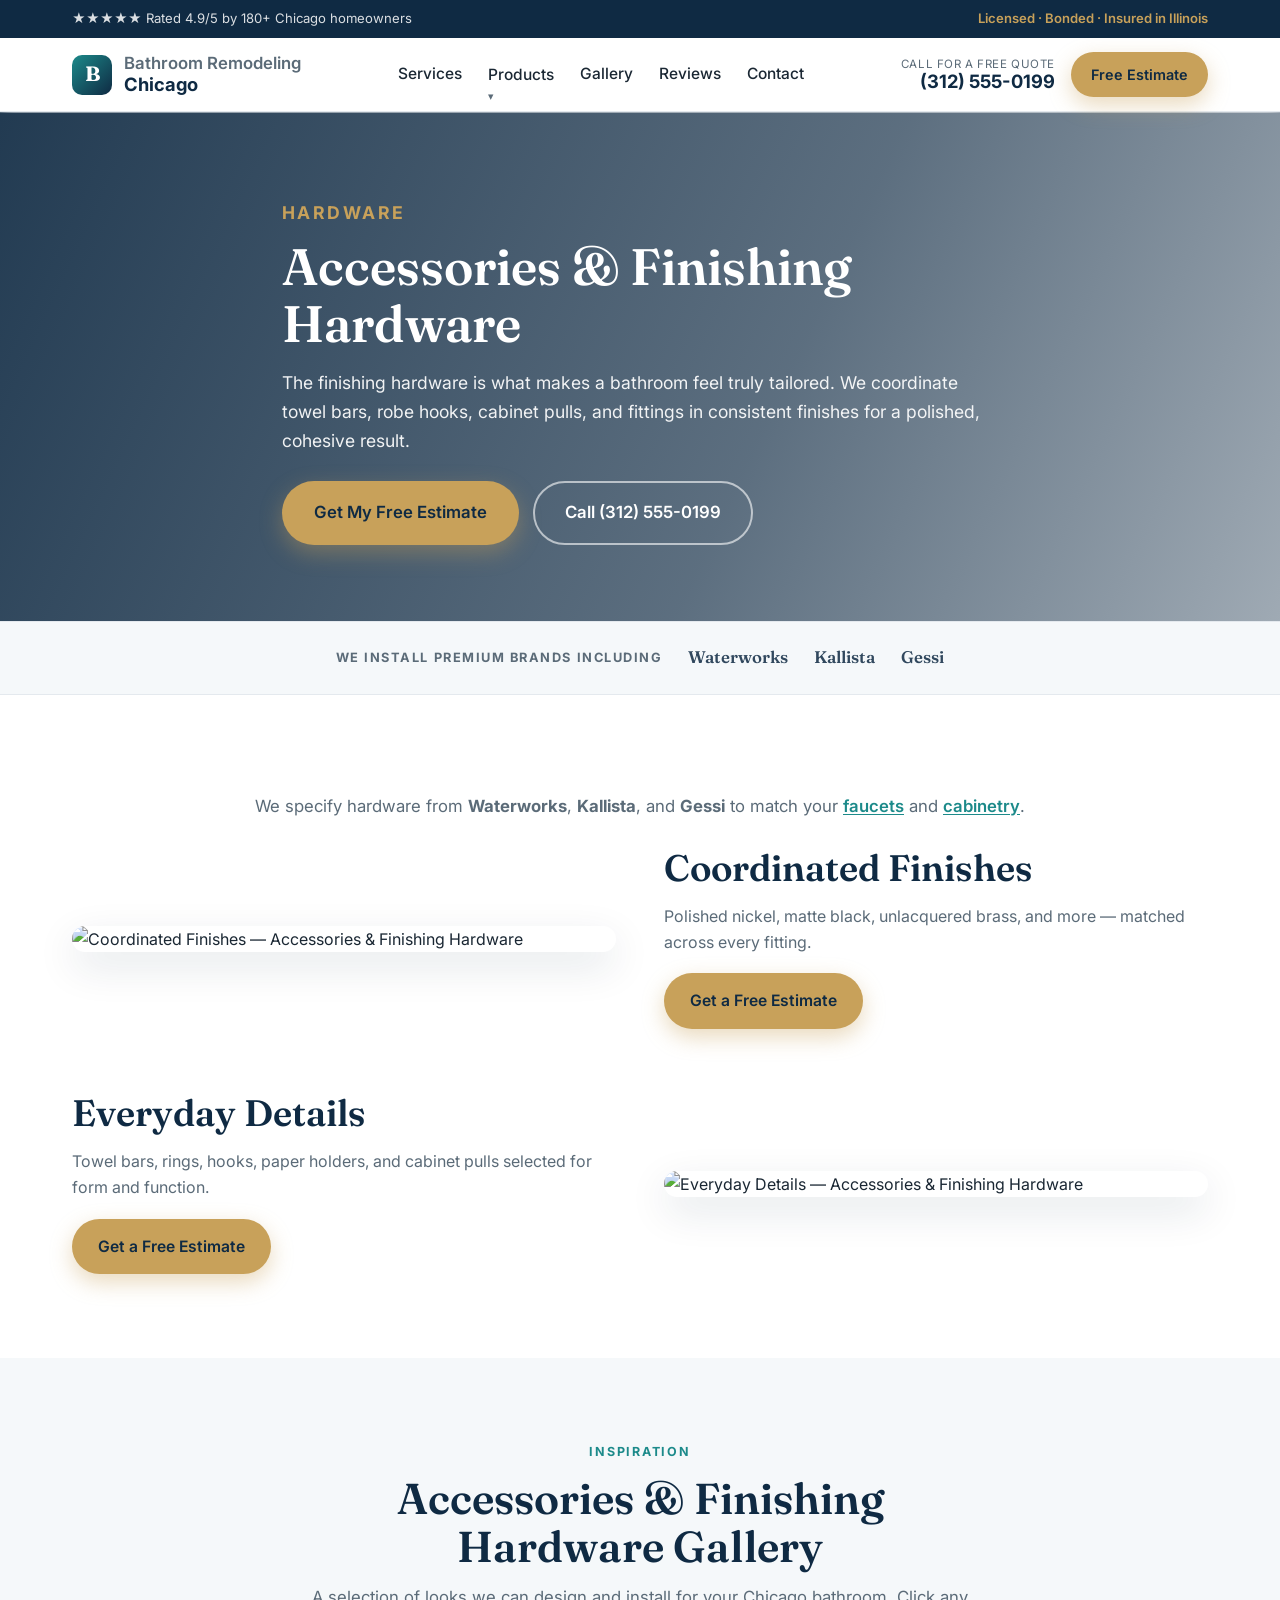
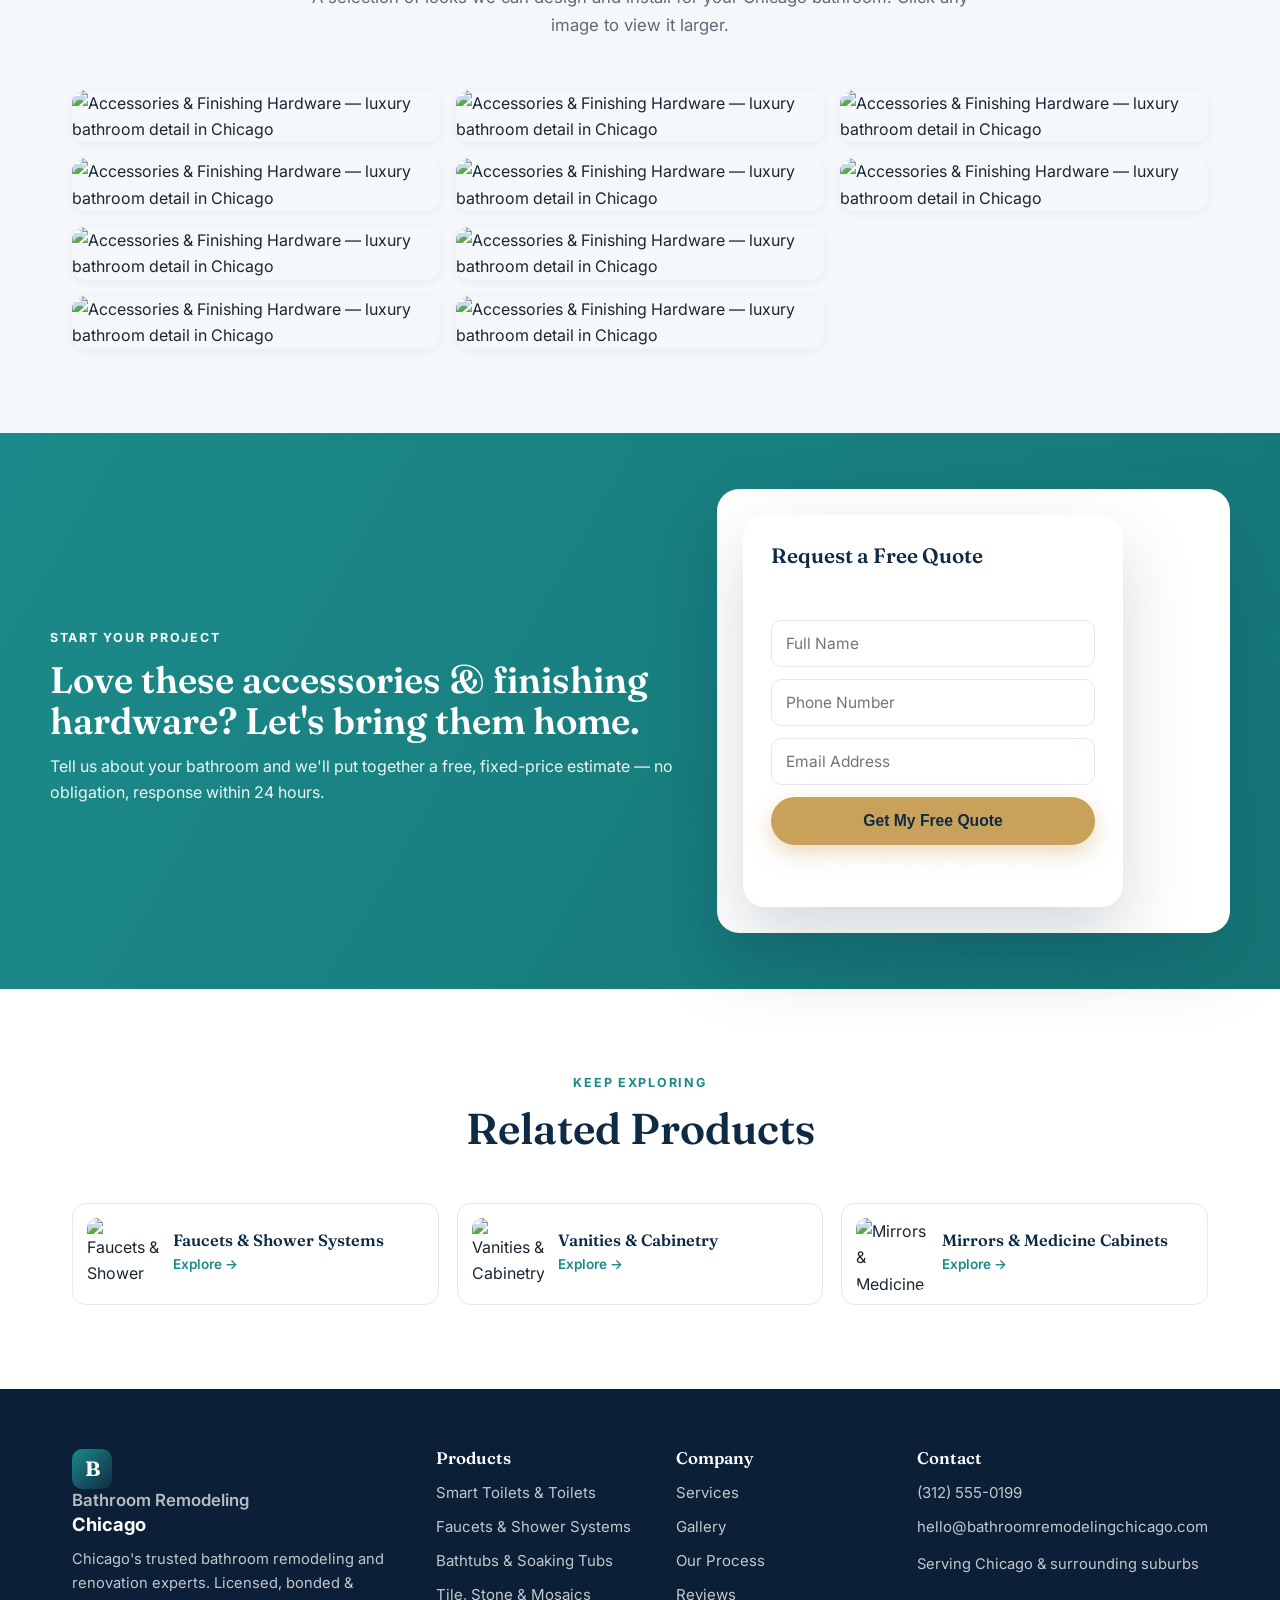
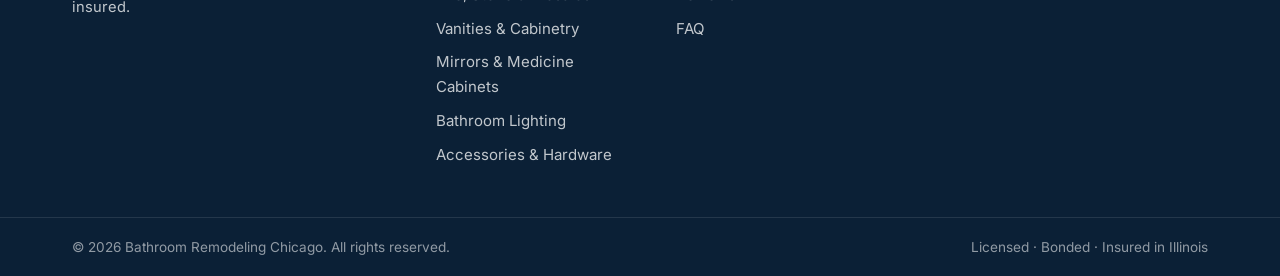
==== accessories-and-hardware.html @ 20d1c576 "Add 8 product category pages, image gallery pool, image-backed service cards, sweeping showcase sect" ====
<!DOCTYPE html>
<html lang="en">
<head>
  <meta charset="UTF-8" />
  <meta name="viewport" content="width=device-width, initial-scale=1.0" />
  <title>Bathroom Accessories & Finishing Hardware | Bathroom Remodeling Chicago</title>
  <meta name="description" content="Towel bars, hooks, pulls, and finishing hardware installed in Chicago bathrooms. Coordinated finishes from Waterworks, Kallista, and Gessi." />
  <link rel="canonical" href="https://bathroomremodelingchicago.com/accessories-and-hardware.html" />
  <meta property="og:title" content="Bathroom Accessories & Finishing Hardware | Bathroom Remodeling Chicago" />
  <meta property="og:description" content="Towel bars, hooks, pulls, and finishing hardware installed in Chicago bathrooms. Coordinated finishes from Waterworks, Kallista, and Gessi." />
  <meta property="og:type" content="website" />
  <meta property="og:url" content="https://bathroomremodelingchicago.com/accessories-and-hardware.html" />
  <meta property="og:image" content="https://images.unsplash.com/photo-1761353854322-96e6ab127da4?auto=format&fit=crop&w=1200&q=80" />
  <link rel="preconnect" href="https://fonts.googleapis.com" />
  <link rel="preconnect" href="https://fonts.gstatic.com" crossorigin />
  <link href="https://fonts.googleapis.com/css2?family=Fraunces:opsz,wght@9..144,400;9..144,600;9..144,700&family=Inter:wght@400;500;600;700&display=swap" rel="stylesheet" />
  <link rel="stylesheet" href="styles.css" />
  <script type="application/ld+json">
  {
    "@context": "https://schema.org",
    "@type": "BreadcrumbList",
    "itemListElement": [
      { "@type": "ListItem", "position": 1, "name": "Home", "item": "https://bathroomremodelingchicago.com/" },
      { "@type": "ListItem", "position": 2, "name": "Accessories & Finishing Hardware", "item": "https://bathroomremodelingchicago.com/accessories-and-hardware.html" }
    ]
  }
  </script>
</head>
<body>
  <div class="topbar">
    <div class="container topbar__inner">
      <span class="topbar__item">★★★★★ Rated 4.9/5 by 180+ Chicago homeowners</span>
      <span class="topbar__item topbar__item--right">Licensed · Bonded · Insured in Illinois</span>
    </div>
  </div>
  <header class="header" id="header">
    <div class="container header__inner">
      <a href="index.html" class="brand">
        <span class="brand__mark">B</span>
        <span class="brand__text">Bathroom Remodeling <strong>Chicago</strong></span>
      </a>
      <nav class="nav" id="nav">
        <a href="index.html#services">Services</a>
        <span class="nav__group">
          <a href="index.html#shop">Products</a>
          <span class="nav__menu">
          <a href="toilets.html">Smart Toilets & Toilets</a>
          <a href="faucets-and-shower-systems.html">Faucets & Shower Systems</a>
          <a href="bathtubs.html">Bathtubs & Soaking Tubs</a>
          <a href="tile-stone-and-mosaics.html">Tile, Stone & Mosaics</a>
          <a href="vanities-and-cabinetry.html">Vanities & Cabinetry</a>
          <a href="mirrors-and-medicine-cabinets.html">Mirrors & Medicine Cabinets</a>
          <a href="bathroom-lighting.html">Bathroom Lighting</a>
          <a href="accessories-and-hardware.html" aria-current="page">Accessories & Hardware</a>
          </span>
        </span>
        <a href="index.html#gallery">Gallery</a>
        <a href="index.html#reviews">Reviews</a>
        <a href="index.html#contact">Contact</a>
      </nav>
      <div class="header__cta">
        <a href="tel:+13125550199" class="phone-link">
          <span class="phone-link__label">Call for a Free Quote</span>
          <span class="phone-link__number">(312) 555-0199</span>
        </a>
        <a href="index.html#contact" class="btn btn--primary btn--sm">Free Estimate</a>
      </div>
      <button class="nav-toggle" id="navToggle" aria-label="Toggle menu"><span></span><span></span><span></span></button>
    </div>
  </header>

  <section class="subhero">
    <div class="subhero__bg" style="background-image:url('https://images.unsplash.com/photo-1761353854322-96e6ab127da4?auto=format&fit=crop&w=1920&q=80')"></div>
    <div class="container subhero__inner">
      <p class="eyebrow">Hardware</p>
      <h1>Accessories & Finishing Hardware</h1>
      <p>The finishing hardware is what makes a bathroom feel truly tailored. We coordinate towel bars, robe hooks, cabinet pulls, and fittings in consistent finishes for a polished, cohesive result.</p>
      <div class="subhero__actions">
        <a href="index.html#contact" class="btn btn--primary btn--lg">Get My Free Estimate</a>
        <a href="tel:+13125550199" class="btn btn--ghost btn--lg">Call (312) 555-0199</a>
      </div>
    </div>
  </section>

  <section class="brandbar">
    <div class="container brandbar__inner">
      <span class="brandbar__label">We install premium brands including</span>
      <span class="brand-chip">Waterworks</span>
        <span class="brand-chip">Kallista</span>
        <span class="brand-chip">Gessi</span>
    </div>
  </section>

  <section class="section">
    <div class="container container--narrow prose" style="text-align:center">
      <p class="section__lead">We specify hardware from <strong>Waterworks</strong>, <strong>Kallista</strong>, and <strong>Gessi</strong> to match your <a href="faucets-and-shower-systems.html">faucets</a> and <a href="vanities-and-cabinetry.html">cabinetry</a>.</p>
    </div>
    <div class="container" style="margin-top:28px">
      <div class="feature">
        <div class="feature__media"><img src="https://images.unsplash.com/photo-1780884864574-0265d4e509ce?auto=format&fit=crop&w=900&q=80" alt="Coordinated Finishes — Accessories & Finishing Hardware" loading="lazy" /></div>
        <div class="feature__content">
          <h2>Coordinated Finishes</h2>
          <p>Polished nickel, matte black, unlacquered brass, and more — matched across every fitting.</p>
          <a href="index.html#contact" class="btn btn--primary" style="margin-top:18px">Get a Free Estimate</a>
        </div>
      </div>
      <div class="feature feature--rev">
        <div class="feature__media"><img src="https://images.unsplash.com/photo-1761353854312-a5df7c9d3bf5?auto=format&fit=crop&w=900&q=80" alt="Everyday Details — Accessories & Finishing Hardware" loading="lazy" /></div>
        <div class="feature__content">
          <h2>Everyday Details</h2>
          <p>Towel bars, rings, hooks, paper holders, and cabinet pulls selected for form and function.</p>
          <a href="index.html#contact" class="btn btn--primary" style="margin-top:18px">Get a Free Estimate</a>
        </div>
      </div>
    </div>
  </section>

  <section class="section section--alt">
    <div class="container">
      <div class="section__head">
        <p class="eyebrow">Inspiration</p>
        <h2>Accessories & Finishing Hardware Gallery</h2>
        <p class="section__lead">A selection of looks we can design and install for your Chicago bathroom. Click any image to view it larger.</p>
      </div>
      <div class="masonry">
        <a class="masonry__item" data-full="https://images.unsplash.com/photo-1641985830447-15fb123b17d0?auto=format&fit=crop&w=1600&q=85"><img src="https://images.unsplash.com/photo-1641985830447-15fb123b17d0?auto=format&fit=crop&w=800&q=80" alt="Accessories & Finishing Hardware — luxury bathroom detail in Chicago" loading="lazy" /></a>
        <a class="masonry__item" data-full="https://images.unsplash.com/photo-1595156066164-410d89ad9a4f?auto=format&fit=crop&w=1600&q=85"><img src="https://images.unsplash.com/photo-1595156066164-410d89ad9a4f?auto=format&fit=crop&w=800&q=80" alt="Accessories & Finishing Hardware — luxury bathroom detail in Chicago" loading="lazy" /></a>
        <a class="masonry__item" data-full="https://images.unsplash.com/photo-1613849925580-8ef3bc1cf219?auto=format&fit=crop&w=1600&q=85"><img src="https://images.unsplash.com/photo-1613849925580-8ef3bc1cf219?auto=format&fit=crop&w=800&q=80" alt="Accessories & Finishing Hardware — luxury bathroom detail in Chicago" loading="lazy" /></a>
        <a class="masonry__item" data-full="https://images.unsplash.com/photo-1761353855019-05f2f3ed9c43?auto=format&fit=crop&w=1600&q=85"><img src="https://images.unsplash.com/photo-1761353855019-05f2f3ed9c43?auto=format&fit=crop&w=800&q=80" alt="Accessories & Finishing Hardware — luxury bathroom detail in Chicago" loading="lazy" /></a>
        <a class="masonry__item" data-full="https://images.unsplash.com/photo-1769356815043-ca0e8c571830?auto=format&fit=crop&w=1600&q=85"><img src="https://images.unsplash.com/photo-1769356815043-ca0e8c571830?auto=format&fit=crop&w=800&q=80" alt="Accessories & Finishing Hardware — luxury bathroom detail in Chicago" loading="lazy" /></a>
        <a class="masonry__item" data-full="https://images.unsplash.com/photo-1771239048280-0724031de3a4?auto=format&fit=crop&w=1600&q=85"><img src="https://images.unsplash.com/photo-1771239048280-0724031de3a4?auto=format&fit=crop&w=800&q=80" alt="Accessories & Finishing Hardware — luxury bathroom detail in Chicago" loading="lazy" /></a>
        <a class="masonry__item" data-full="https://images.unsplash.com/photo-1641985969144-3fee54993c9d?auto=format&fit=crop&w=1600&q=85"><img src="https://images.unsplash.com/photo-1641985969144-3fee54993c9d?auto=format&fit=crop&w=800&q=80" alt="Accessories & Finishing Hardware — luxury bathroom detail in Chicago" loading="lazy" /></a>
        <a class="masonry__item" data-full="https://images.unsplash.com/photo-1641985876590-8562396c8e6a?auto=format&fit=crop&w=1600&q=85"><img src="https://images.unsplash.com/photo-1641985876590-8562396c8e6a?auto=format&fit=crop&w=800&q=80" alt="Accessories & Finishing Hardware — luxury bathroom detail in Chicago" loading="lazy" /></a>
        <a class="masonry__item" data-full="https://images.unsplash.com/photo-1780884864574-0265d4e509ce?auto=format&fit=crop&w=1600&q=85"><img src="https://images.unsplash.com/photo-1780884864574-0265d4e509ce?auto=format&fit=crop&w=800&q=80" alt="Accessories & Finishing Hardware — luxury bathroom detail in Chicago" loading="lazy" /></a>
        <a class="masonry__item" data-full="https://images.unsplash.com/photo-1761353854312-a5df7c9d3bf5?auto=format&fit=crop&w=1600&q=85"><img src="https://images.unsplash.com/photo-1761353854312-a5df7c9d3bf5?auto=format&fit=crop&w=800&q=80" alt="Accessories & Finishing Hardware — luxury bathroom detail in Chicago" loading="lazy" /></a>
      </div>
    </div>
  </section>

  <section class="leadband">
    <div class="container leadband__inner">
      <div>
        <p class="eyebrow" style="color:#fff">Start Your Project</p>
        <h2>Love these accessories & finishing hardware? Let's bring them home.</h2>
        <p>Tell us about your bathroom and we'll put together a free, fixed-price estimate — no obligation, response within 24 hours.</p>
      </div>
      <div class="leadband__form">
        <form class="quote-card" data-lead novalidate>
          <h3>Request a Free Quote</h3>
          <p class="quote-card__sub">Get a response within 24 hours.</p>
          <input type="text" name="name" placeholder="Full Name" required />
          <input type="tel" name="phone" placeholder="Phone Number" required />
          <input type="email" name="email" placeholder="Email Address" />
          <input type="hidden" name="project" value="Accessories & Finishing Hardware" />
          <button type="submit" class="btn btn--primary btn--block">Get My Free Quote</button>
          <p class="quote-card__fine">No obligation. Your info is never sold.</p>
        </form>
      </div>
    </div>
  </section>

  <section class="section">
    <div class="container">
      <div class="section__head">
        <p class="eyebrow">Keep Exploring</p>
        <h2>Related Products</h2>
      </div>
      <div class="related">
        <a class="related__card" href="faucets-and-shower-systems.html">
          <img class="related__thumb" src="https://images.unsplash.com/photo-1771681278369-e2a5480b8c29?auto=format&fit=crop&w=200&q=70" alt="Faucets & Shower Systems" loading="lazy" />
          <div><h4>Faucets & Shower Systems</h4><span>Explore →</span></div>
        </a>
        <a class="related__card" href="vanities-and-cabinetry.html">
          <img class="related__thumb" src="https://images.unsplash.com/photo-1763485956310-55f3c0e822d5?auto=format&fit=crop&w=200&q=70" alt="Vanities & Cabinetry" loading="lazy" />
          <div><h4>Vanities & Cabinetry</h4><span>Explore →</span></div>
        </a>
        <a class="related__card" href="mirrors-and-medicine-cabinets.html">
          <img class="related__thumb" src="https://images.unsplash.com/photo-1778731660069-c26ea0eb6567?auto=format&fit=crop&w=200&q=70" alt="Mirrors & Medicine Cabinets" loading="lazy" />
          <div><h4>Mirrors & Medicine Cabinets</h4><span>Explore →</span></div>
        </a>
      </div>
    </div>
  </section>

  <footer class="footer">
    <div class="container footer__inner">
      <div class="footer__col">
        <a href="index.html" class="brand brand--light">
          <span class="brand__mark">B</span>
          <span class="brand__text">Bathroom Remodeling <strong>Chicago</strong></span>
        </a>
        <p>Chicago's trusted bathroom remodeling and renovation experts. Licensed, bonded &amp; insured.</p>
      </div>
      <div class="footer__col">
        <h4>Products</h4>
        <a href="toilets.html">Smart Toilets & Toilets</a>
        <a href="faucets-and-shower-systems.html">Faucets & Shower Systems</a>
        <a href="bathtubs.html">Bathtubs & Soaking Tubs</a>
        <a href="tile-stone-and-mosaics.html">Tile, Stone & Mosaics</a>
        <a href="vanities-and-cabinetry.html">Vanities & Cabinetry</a>
        <a href="mirrors-and-medicine-cabinets.html">Mirrors & Medicine Cabinets</a>
        <a href="bathroom-lighting.html">Bathroom Lighting</a>
        <a href="accessories-and-hardware.html">Accessories & Hardware</a>
      </div>
      <div class="footer__col">
        <h4>Company</h4>
        <a href="index.html#services">Services</a>
        <a href="index.html#gallery">Gallery</a>
        <a href="index.html#process">Our Process</a>
        <a href="index.html#reviews">Reviews</a>
        <a href="index.html#faq">FAQ</a>
      </div>
      <div class="footer__col">
        <h4>Contact</h4>
        <a href="tel:+13125550199">(312) 555-0199</a>
        <a href="mailto:hello@bathroomremodelingchicago.com">hello@bathroomremodelingchicago.com</a>
        <p>Serving Chicago &amp; surrounding suburbs</p>
      </div>
    </div>
    <div class="footer__bottom">
      <div class="container footer__bottom-inner">
        <span>© <span id="year"></span> Bathroom Remodeling Chicago. All rights reserved.</span>
        <span>Licensed · Bonded · Insured in Illinois</span>
      </div>
    </div>
  </footer>
  <a href="tel:+13125550199" class="mobile-call">📞 Call for a Free Quote</a>
  <script src="gallery.js"></script>
</body>
</html>
---- styles.css ----
/* ===== Design tokens ===== */
:root {
  --navy: #0f2a43;
  --navy-700: #163a5c;
  --teal: #1c8a8a;
  --teal-600: #157575;
  --gold: #c8a15a;
  --gold-600: #b58e45;
  --ink: #1a2733;
  --muted: #5b6b78;
  --line: #e4e9ee;
  --bg: #ffffff;
  --bg-alt: #f5f8fa;
  --white: #ffffff;
  --radius: 14px;
  --radius-lg: 22px;
  --shadow-sm: 0 2px 10px rgba(15, 42, 67, 0.06);
  --shadow: 0 14px 40px rgba(15, 42, 67, 0.12);
  --shadow-lg: 0 30px 70px rgba(15, 42, 67, 0.18);
  --maxw: 1180px;
  --font-head: "Fraunces", Georgia, serif;
  --font-body: "Inter", system-ui, -apple-system, Segoe UI, Roboto, sans-serif;
}

* { box-sizing: border-box; margin: 0; padding: 0; }

html { scroll-behavior: smooth; scroll-padding-top: 90px; }

body {
  font-family: var(--font-body);
  color: var(--ink);
  background: var(--bg);
  line-height: 1.65;
  -webkit-font-smoothing: antialiased;
}

img { max-width: 100%; display: block; }

a { color: inherit; text-decoration: none; }

h1, h2, h3, h4 { font-family: var(--font-head); font-weight: 600; line-height: 1.1; color: var(--navy); }

.container { width: 100%; max-width: var(--maxw); margin: 0 auto; padding: 0 22px; }
.container--narrow { max-width: 820px; }

.eyebrow {
  text-transform: uppercase;
  letter-spacing: 0.14em;
  font-size: 0.78rem;
  font-weight: 700;
  color: var(--teal);
  margin-bottom: 12px;
}

/* ===== Buttons ===== */
.btn {
  display: inline-flex;
  align-items: center;
  justify-content: center;
  gap: 8px;
  font-weight: 600;
  font-size: 0.98rem;
  padding: 13px 24px;
  border-radius: 999px;
  border: 2px solid transparent;
  cursor: pointer;
  transition: transform 0.15s ease, box-shadow 0.2s ease, background 0.2s ease;
  white-space: nowrap;
}
.btn:hover { transform: translateY(-2px); }
.btn--primary { background: var(--gold); color: var(--navy); box-shadow: 0 8px 22px rgba(200, 161, 90, 0.4); }
.btn--primary:hover { background: var(--gold-600); }
.btn--ghost { background: transparent; color: var(--white); border-color: rgba(255,255,255,0.6); }
.btn--ghost:hover { background: rgba(255,255,255,0.12); }
.btn--sm { padding: 9px 18px; font-size: 0.9rem; }
.btn--lg { padding: 16px 30px; font-size: 1.05rem; }
.btn--block { width: 100%; }

/* ===== Topbar ===== */
.topbar { background: var(--navy); color: rgba(255,255,255,0.85); font-size: 0.82rem; }
.topbar__inner { display: flex; justify-content: space-between; padding: 8px 22px; }
.topbar__item--right { color: var(--gold); font-weight: 600; }

/* ===== Header ===== */
.header {
  position: sticky; top: 0; z-index: 50;
  background: rgba(255,255,255,0.96);
  backdrop-filter: blur(8px);
  border-bottom: 1px solid var(--line);
  transition: box-shadow 0.2s ease;
}
.header.is-scrolled { box-shadow: var(--shadow-sm); }
.header__inner { display: flex; align-items: center; justify-content: space-between; padding: 14px 22px; gap: 20px; }

.brand { display: flex; align-items: center; gap: 12px; }
.brand__mark {
  width: 40px; height: 40px; border-radius: 10px;
  background: linear-gradient(135deg, var(--teal), var(--navy));
  color: #fff; font-family: var(--font-head); font-weight: 700; font-size: 1.3rem;
  display: grid; place-items: center; flex: none;
}
.brand__text { font-size: 1.05rem; font-weight: 600; color: var(--muted); line-height: 1.15; }
.brand__text strong { color: var(--navy); display: block; font-size: 1.15rem; }

.nav { display: flex; gap: 26px; }
.nav a { font-weight: 500; color: var(--ink); font-size: 0.97rem; position: relative; }
.nav a::after { content: ""; position: absolute; left: 0; bottom: -6px; width: 0; height: 2px; background: var(--gold); transition: width 0.2s ease; }
.nav a:hover { color: var(--teal); }
.nav a:hover::after { width: 100%; }

.header__cta { display: flex; align-items: center; gap: 16px; }
.phone-link { text-align: right; line-height: 1.1; white-space: nowrap; }
.phone-link__label { display: block; font-size: 0.72rem; color: var(--muted); text-transform: uppercase; letter-spacing: 0.05em; }
.phone-link__number { display: block; font-size: 1.15rem; font-weight: 700; color: var(--navy); }
.phone-link:hover .phone-link__number { color: var(--teal); }

.nav-toggle { display: none; flex-direction: column; gap: 5px; background: none; border: 0; cursor: pointer; padding: 6px; }
.nav-toggle span { width: 26px; height: 3px; background: var(--navy); border-radius: 2px; transition: 0.25s; }

/* ===== Hero ===== */
.hero { position: relative; color: #fff; overflow: hidden; }
.hero__bg {
  position: absolute; inset: 0;
  background:
    linear-gradient(115deg, rgba(15,42,67,0.94) 0%, rgba(15,42,67,0.72) 55%, rgba(15,42,67,0.45) 100%),
    url("https://images.unsplash.com/photo-1584622650111-993a426fbf0a?auto=format&fit=crop&w=1600&q=80") center/cover no-repeat;
}
.hero__inner { position: relative; display: grid; grid-template-columns: 1.15fr 0.85fr; gap: 50px; align-items: center; padding: 84px 22px 90px; }
.hero__content .eyebrow { color: var(--gold); }
.hero h1 { font-size: clamp(2.4rem, 5vw, 3.8rem); color: #fff; }
.hero h1 span { color: var(--gold); }
.hero__lead { margin: 20px 0 30px; font-size: 1.12rem; color: rgba(255,255,255,0.9); max-width: 540px; }
.hero__actions { display: flex; gap: 14px; flex-wrap: wrap; }
.hero__badges { list-style: none; display: flex; flex-wrap: wrap; gap: 18px; margin-top: 30px; font-size: 0.92rem; color: rgba(255,255,255,0.9); }

.hero__card { display: flex; justify-content: flex-end; }
.quote-card {
  background: #fff; color: var(--ink); border-radius: var(--radius-lg);
  padding: 30px 28px; width: 100%; max-width: 380px; box-shadow: var(--shadow-lg);
}
.quote-card h3 { font-size: 1.5rem; margin-bottom: 4px; }
.quote-card__sub { color: var(--muted); font-size: 0.92rem; margin-bottom: 18px; }
.quote-card input, .quote-card select,
.contact-form input, .contact-form select, .contact-form textarea {
  width: 100%; padding: 13px 14px; margin-bottom: 12px;
  border: 1.5px solid var(--line); border-radius: 10px;
  font-family: inherit; font-size: 0.97rem; color: var(--ink); background: #fff;
  transition: border-color 0.15s ease, box-shadow 0.15s ease;
}
.quote-card input:focus, .quote-card select:focus,
.contact-form input:focus, .contact-form select:focus, .contact-form textarea:focus {
  outline: none; border-color: var(--teal); box-shadow: 0 0 0 3px rgba(28,138,138,0.15);
}
.quote-card__fine, .contact-form__fine { font-size: 0.76rem; color: var(--muted); text-align: center; margin-top: 10px; }

/* ===== Trust strip ===== */
.trust { background: var(--navy-700); }
.trust__inner { display: grid; grid-template-columns: repeat(4, 1fr); gap: 20px; padding: 26px 22px; text-align: center; color: #fff; }
.trust__item strong { display: block; font-family: var(--font-head); font-size: 1.9rem; color: var(--gold); }
.trust__item span { font-size: 0.88rem; color: rgba(255,255,255,0.8); }

/* ===== Sections ===== */
.section { padding: 84px 0; }
.section--alt { background: var(--bg-alt); }
.section__head { text-align: center; max-width: 680px; margin: 0 auto 50px; }
.section__head h2 { font-size: clamp(1.9rem, 3.6vw, 2.7rem); }
.section__lead { color: var(--muted); margin-top: 14px; font-size: 1.05rem; }

/* ===== Cards ===== */
.cards { display: grid; grid-template-columns: repeat(3, 1fr); gap: 24px; }
.card {
  background: #fff; border: 1px solid var(--line); border-radius: var(--radius);
  padding: 30px 26px; box-shadow: var(--shadow-sm);
  transition: transform 0.2s ease, box-shadow 0.2s ease, border-color 0.2s ease;
}
.card:hover { transform: translateY(-5px); box-shadow: var(--shadow); border-color: transparent; }
.card__icon { font-size: 2rem; width: 60px; height: 60px; display: grid; place-items: center; background: var(--bg-alt); border-radius: 14px; margin-bottom: 16px; }
.card h3 { font-size: 1.28rem; margin-bottom: 8px; }
.card p { color: var(--muted); font-size: 0.97rem; }

/* ===== Gallery ===== */
.gallery { display: grid; grid-template-columns: repeat(4, 1fr); grid-auto-rows: 200px; gap: 16px; }
.gallery__item { overflow: hidden; border-radius: var(--radius); box-shadow: var(--shadow-sm); }
.gallery__item img { width: 100%; height: 100%; object-fit: cover; transition: transform 0.5s ease; }
.gallery__item:hover img { transform: scale(1.07); }
.gallery__item--tall { grid-row: span 2; }
.gallery__item--wide { grid-column: span 2; }

/* ===== Steps ===== */
.steps { list-style: none; display: grid; grid-template-columns: repeat(4, 1fr); gap: 24px; counter-reset: step; }
.step { position: relative; padding: 32px 24px; background: #fff; border: 1px solid var(--line); border-radius: var(--radius); box-shadow: var(--shadow-sm); }
.step__num { display: grid; place-items: center; width: 44px; height: 44px; border-radius: 50%; background: var(--teal); color: #fff; font-family: var(--font-head); font-weight: 700; font-size: 1.2rem; margin-bottom: 14px; }
.step h3 { font-size: 1.18rem; margin-bottom: 6px; }
.step p { color: var(--muted); font-size: 0.95rem; }

/* ===== Why ===== */
.why { display: grid; grid-template-columns: 1fr 1fr; gap: 50px; align-items: center; }
.why__media img { border-radius: var(--radius-lg); box-shadow: var(--shadow); height: 100%; max-height: 480px; object-fit: cover; width: 100%; }
.ticks { list-style: none; margin: 22px 0 28px; display: grid; gap: 14px; }
.ticks li { position: relative; padding-left: 34px; color: var(--muted); }
.ticks li strong { color: var(--ink); }
.ticks li::before { content: "✓"; position: absolute; left: 0; top: 0; width: 22px; height: 22px; background: var(--teal); color: #fff; border-radius: 50%; display: grid; place-items: center; font-size: 0.75rem; font-weight: 700; }

/* ===== Areas ===== */
.areas { list-style: none; display: grid; grid-template-columns: repeat(4, 1fr); gap: 12px; }
.areas li { background: #fff; border: 1px solid var(--line); border-radius: 10px; padding: 14px 16px; text-align: center; font-weight: 500; color: var(--ink); transition: 0.2s; }
.areas li:hover { border-color: var(--teal); color: var(--teal); }

/* ===== Reviews ===== */
.reviews { display: grid; grid-template-columns: repeat(3, 1fr); gap: 24px; }
.review { background: #fff; border: 1px solid var(--line); border-radius: var(--radius); padding: 28px 26px; box-shadow: var(--shadow-sm); }
.review__stars { color: var(--gold); font-size: 1.1rem; letter-spacing: 2px; margin-bottom: 14px; }
.review blockquote { font-size: 1rem; color: var(--ink); font-style: italic; margin-bottom: 14px; }
.review figcaption { font-weight: 600; color: var(--muted); font-size: 0.92rem; }

/* ===== FAQ ===== */
.faq { display: grid; gap: 12px; }
.faq__item { background: #fff; border: 1px solid var(--line); border-radius: var(--radius); padding: 4px 22px; }
.faq__item summary { cursor: pointer; font-weight: 600; color: var(--navy); padding: 16px 0; list-style: none; position: relative; padding-right: 30px; font-size: 1.02rem; }
.faq__item summary::-webkit-details-marker { display: none; }
.faq__item summary::after { content: "+"; position: absolute; right: 0; top: 50%; transform: translateY(-50%); font-size: 1.5rem; color: var(--teal); transition: transform 0.2s; }
.faq__item[open] summary::after { content: "−"; }
.faq__item p { color: var(--muted); padding-bottom: 18px; }

/* ===== CTA / Contact ===== */
.cta { background: linear-gradient(120deg, var(--navy) 0%, var(--navy-700) 100%); color: #fff; padding: 80px 0; }
.cta__inner { display: grid; grid-template-columns: 1fr 1fr; gap: 50px; align-items: center; }
.cta__content h2 { color: #fff; font-size: clamp(1.9rem, 3.6vw, 2.7rem); }
.cta__content p { color: rgba(255,255,255,0.9); margin-top: 14px; font-size: 1.05rem; }
.cta__contacts { display: flex; flex-direction: column; gap: 10px; margin: 24px 0 8px; }
.cta__phone { font-size: 1.5rem; font-weight: 700; color: var(--gold); }
.cta__email { color: rgba(255,255,255,0.9); }
.cta__hours { color: rgba(255,255,255,0.75); font-size: 0.92rem; }
.contact-form { background: #fff; border-radius: var(--radius-lg); padding: 32px 30px; box-shadow: var(--shadow-lg); }
.contact-form textarea { resize: vertical; }
.form-row { display: grid; grid-template-columns: 1fr 1fr; gap: 12px; }
.form-row input { margin-bottom: 12px; }

/* ===== Footer ===== */
.footer { background: #0b2036; color: rgba(255,255,255,0.75); padding: 60px 0 0; }
.footer__inner { display: grid; grid-template-columns: 1.6fr 1fr 1fr 1.3fr; gap: 36px; padding-bottom: 40px; }
.brand--light .brand__text { color: rgba(255,255,255,0.7); }
.brand--light .brand__text strong { color: #fff; }
.footer__col p { margin-top: 12px; font-size: 0.92rem; }
.footer__col h4 { color: #fff; margin-bottom: 14px; font-size: 1.05rem; }
.footer__col a { display: block; margin-bottom: 9px; font-size: 0.94rem; transition: color 0.15s; }
.footer__col a:hover { color: var(--gold); }
.footer__bottom { border-top: 1px solid rgba(255,255,255,0.1); padding: 18px 0; }
.footer__bottom-inner { display: flex; justify-content: space-between; font-size: 0.85rem; color: rgba(255,255,255,0.55); }

/* ===== Mobile call bar ===== */
.mobile-call { display: none; position: fixed; bottom: 0; left: 0; right: 0; z-index: 60; background: var(--gold); color: var(--navy); text-align: center; font-weight: 700; padding: 15px; box-shadow: 0 -4px 20px rgba(0,0,0,0.15); }

/* ===== Toast ===== */
.toast { position: fixed; bottom: 24px; left: 50%; transform: translateX(-50%) translateY(120%); background: var(--navy); color: #fff; padding: 14px 26px; border-radius: 999px; box-shadow: var(--shadow-lg); z-index: 100; transition: transform 0.35s ease; font-weight: 500; }
.toast.is-visible { transform: translateX(-50%) translateY(0); }

/* ===== Responsive ===== */
@media (max-width: 980px) {
  .hero__inner { grid-template-columns: 1fr; gap: 36px; }
  .hero__card { justify-content: flex-start; }
  .quote-card { max-width: 480px; }
  .cards, .reviews { grid-template-columns: repeat(2, 1fr); }
  .steps { grid-template-columns: repeat(2, 1fr); }
  .why, .cta__inner { grid-template-columns: 1fr; gap: 34px; }
  .areas { grid-template-columns: repeat(3, 1fr); }
  .footer__inner { grid-template-columns: 1fr 1fr; }
}

@media (max-width: 720px) {
  .nav, .header__cta .phone-link, .header__cta .btn { display: none; }
  .nav-toggle { display: flex; }
  .nav.is-open {
    display: flex; flex-direction: column; position: absolute; top: 100%; left: 0; right: 0;
    background: #fff; padding: 18px 22px; gap: 16px; border-bottom: 1px solid var(--line); box-shadow: var(--shadow);
  }
  .topbar__item--right { display: none; }
  .topbar__inner { justify-content: center; }
  .cards, .reviews, .steps { grid-template-columns: 1fr; }
  .gallery { grid-template-columns: repeat(2, 1fr); grid-auto-rows: 160px; }
  .gallery__item--wide { grid-column: span 2; }
  .gallery__item--tall { grid-row: span 1; }
  .areas { grid-template-columns: repeat(2, 1fr); }
  .footer__inner { grid-template-columns: 1fr; }
  .footer__bottom-inner { flex-direction: column; gap: 6px; text-align: center; }
  .form-row { grid-template-columns: 1fr; }
  .mobile-call { display: block; }
  body { padding-bottom: 54px; }
  .trust__inner { grid-template-columns: repeat(2, 1fr); gap: 24px; }
}

/* ===================================================================
   Category / product pages, richer gallery, lightbox, interlinking
   =================================================================== */

/* Breadcrumbs */
.breadcrumbs { font-size: 0.85rem; color: var(--muted); padding: 16px 0 0; }
.breadcrumbs a { color: var(--teal); }
.breadcrumbs a:hover { text-decoration: underline; }
.breadcrumbs span { margin: 0 6px; color: var(--line); }

/* Subpage hero */
.subhero { position: relative; color: #fff; overflow: hidden; }
.subhero__bg { position: absolute; inset: 0; background-size: cover; background-position: center; }
.subhero__bg::after { content: ""; position: absolute; inset: 0; background: linear-gradient(115deg, rgba(15,42,67,0.92) 0%, rgba(15,42,67,0.68) 60%, rgba(15,42,67,0.4) 100%); }
.subhero__inner { position: relative; padding: 70px 22px 76px; max-width: 760px; }
.subhero .eyebrow { color: var(--gold); }
.subhero h1 { color: #fff; font-size: clamp(2.1rem, 4.4vw, 3.2rem); }
.subhero p { color: rgba(255,255,255,0.92); font-size: 1.1rem; margin-top: 16px; }
.subhero__actions { margin-top: 26px; display: flex; gap: 14px; flex-wrap: wrap; }

/* Brand chips */
.brandbar { background: var(--bg-alt); border-top: 1px solid var(--line); border-bottom: 1px solid var(--line); }
.brandbar__inner { padding: 22px; display: flex; flex-wrap: wrap; align-items: center; gap: 12px 26px; justify-content: center; }
.brandbar__label { font-size: 0.8rem; text-transform: uppercase; letter-spacing: 0.12em; color: var(--muted); font-weight: 700; }
.brand-chip { font-family: var(--font-head); font-size: 1.05rem; color: var(--navy); font-weight: 600; opacity: 0.85; }

/* Shop by Category grid */
.catgrid { display: grid; grid-template-columns: repeat(4, 1fr); gap: 20px; }
.catcard { position: relative; display: block; border-radius: var(--radius); overflow: hidden; box-shadow: var(--shadow-sm); aspect-ratio: 4 / 5; }
.catcard img { width: 100%; height: 100%; object-fit: cover; transition: transform 0.5s ease; }
.catcard:hover img { transform: scale(1.08); }
.catcard__overlay { position: absolute; inset: 0; background: linear-gradient(to top, rgba(10,25,40,0.86) 0%, rgba(10,25,40,0.15) 55%, rgba(10,25,40,0) 100%); display: flex; flex-direction: column; justify-content: flex-end; padding: 20px; }
.catcard__overlay h3 { color: #fff; font-size: 1.22rem; margin-bottom: 4px; }
.catcard__overlay p { color: rgba(255,255,255,0.82); font-size: 0.85rem; }
.catcard__arrow { position: absolute; top: 16px; right: 16px; width: 34px; height: 34px; border-radius: 50%; background: rgba(255,255,255,0.18); color: #fff; display: grid; place-items: center; backdrop-filter: blur(4px); transition: background 0.2s; }
.catcard:hover .catcard__arrow { background: var(--gold); color: var(--navy); }

/* Masonry-style gallery with lightbox */
.masonry { columns: 3; column-gap: 16px; }
.masonry__item { break-inside: avoid; margin-bottom: 16px; border-radius: var(--radius); overflow: hidden; box-shadow: var(--shadow-sm); cursor: zoom-in; display: block; width: 100%; }
.masonry__item img { width: 100%; display: block; transition: transform 0.5s ease, filter 0.3s ease; }
.masonry__item:hover img { transform: scale(1.05); filter: brightness(1.03); }

/* Two-column feature rows */
.feature { display: grid; grid-template-columns: 1fr 1fr; gap: 48px; align-items: center; }
.feature + .feature { margin-top: 64px; }
.feature--rev .feature__media { order: 2; }
.feature__media img { border-radius: var(--radius-lg); box-shadow: var(--shadow); width: 100%; max-height: 460px; object-fit: cover; }
.feature__content h2 { font-size: clamp(1.7rem, 3vw, 2.3rem); }
.feature__content p { color: var(--muted); margin-top: 14px; }

/* Related categories / interlinking cards */
.related { display: grid; grid-template-columns: repeat(3, 1fr); gap: 18px; }
.related__card { display: flex; gap: 14px; align-items: center; background: #fff; border: 1px solid var(--line); border-radius: var(--radius); padding: 14px; transition: 0.2s; }
.related__card:hover { border-color: var(--teal); box-shadow: var(--shadow-sm); transform: translateY(-3px); }
.related__thumb { width: 72px; height: 72px; border-radius: 10px; object-fit: cover; flex: none; }
.related__card h4 { font-size: 1.02rem; color: var(--navy); }
.related__card span { font-size: 0.85rem; color: var(--teal); font-weight: 600; }

/* Inline text links */
.prose a { color: var(--teal); font-weight: 600; text-decoration: underline; text-underline-offset: 2px; }
.prose a:hover { color: var(--teal-600); }

/* Lightbox */
.lightbox { position: fixed; inset: 0; z-index: 200; background: rgba(8,18,30,0.92); display: none; align-items: center; justify-content: center; padding: 30px; }
.lightbox.is-open { display: flex; }
.lightbox img { max-width: 92vw; max-height: 88vh; border-radius: 10px; box-shadow: var(--shadow-lg); }
.lightbox__close { position: absolute; top: 22px; right: 28px; background: none; border: 0; color: #fff; font-size: 2.2rem; cursor: pointer; line-height: 1; }
.lightbox__nav { position: absolute; top: 50%; transform: translateY(-50%); background: rgba(255,255,255,0.14); color: #fff; border: 0; width: 52px; height: 52px; border-radius: 50%; font-size: 1.6rem; cursor: pointer; transition: background 0.2s; }
.lightbox__nav:hover { background: var(--gold); color: var(--navy); }
.lightbox__nav--prev { left: 24px; }
.lightbox__nav--next { right: 24px; }

/* Dropdown menu for Products in nav */
.nav__group { position: relative; }
.nav__group > a::after { content: " ▾"; font-size: 0.7em; color: var(--muted); }
.nav__menu { position: absolute; top: calc(100% + 14px); left: 50%; transform: translateX(-50%) translateY(8px); background: #fff; border: 1px solid var(--line); border-radius: 12px; box-shadow: var(--shadow); padding: 10px; min-width: 260px; opacity: 0; visibility: hidden; transition: opacity 0.18s ease, transform 0.18s ease; z-index: 60; }
.nav__group:hover .nav__menu { opacity: 1; visibility: visible; transform: translateX(-50%) translateY(0); }
.nav__menu a { display: block; padding: 9px 12px; border-radius: 8px; font-size: 0.92rem; color: var(--ink); }
.nav__menu a::after { display: none; }
.nav__menu a:hover { background: var(--bg-alt); color: var(--teal); }

@media (max-width: 980px) {
  .catgrid { grid-template-columns: repeat(2, 1fr); }
  .masonry { columns: 2; }
  .feature, .feature--rev .feature__media { grid-template-columns: 1fr; order: unset; }
  .feature__media { order: 0 !important; }
  .related { grid-template-columns: 1fr; }
}

@media (max-width: 720px) {
  .catgrid { grid-template-columns: 1fr 1fr; }
  .masonry { columns: 1; }
  .nav__menu { position: static; transform: none; opacity: 1; visibility: visible; box-shadow: none; border: 0; padding: 0 0 0 12px; min-width: 0; }
  .subhero__inner { padding: 50px 22px 56px; }
}

/* ===== Image-backed service cards (no emoji) ===== */
.cards--photo { grid-template-columns: repeat(3, 1fr); }
.card--photo { position: relative; border: 0; padding: 0; min-height: 340px; border-radius: var(--radius); overflow: hidden; display: flex; box-shadow: var(--shadow-sm); }
.card--photo .card__bg { position: absolute; inset: 0; background-size: cover; background-position: center; transition: transform 0.6s ease; }
.card--photo:hover .card__bg { transform: scale(1.08); }
.card--photo::after { content: ""; position: absolute; inset: 0; background: linear-gradient(to top, rgba(10,24,38,0.9) 0%, rgba(10,24,38,0.45) 45%, rgba(10,24,38,0.12) 100%); }
.card--photo .card__body { position: relative; z-index: 2; margin-top: auto; padding: 26px 24px; color: #fff; }
.card--photo .card__body h3 { color: #fff; font-size: 1.35rem; margin-bottom: 8px; }
.card--photo .card__body p { color: rgba(255,255,255,0.88); font-size: 0.95rem; }
.card--photo .card__link { display: inline-flex; align-items: center; gap: 6px; margin-top: 12px; color: var(--gold); font-weight: 600; font-size: 0.92rem; }
.card--photo:hover .card__link { gap: 10px; }
.card--photo .card__link::after { content: "→"; transition: transform 0.2s; }

/* ===== Full-bleed sweeping showcase sections ===== */
.showcase { position: relative; min-height: 520px; display: flex; align-items: center; color: #fff; overflow: hidden; }
.showcase__bg { position: absolute; inset: 0; background-size: cover; background-position: center; }
.showcase__bg::after { content: ""; position: absolute; inset: 0; }
.showcase--center { text-align: center; }
.showcase--center .showcase__bg::after { background: linear-gradient(rgba(10,24,38,0.55), rgba(10,24,38,0.6)); }
.showcase--left .showcase__bg::after { background: linear-gradient(100deg, rgba(10,24,38,0.9) 0%, rgba(10,24,38,0.55) 50%, rgba(10,24,38,0.15) 100%); }
.showcase--right { justify-content: flex-end; }
.showcase--right .showcase__bg::after { background: linear-gradient(260deg, rgba(10,24,38,0.9) 0%, rgba(10,24,38,0.55) 50%, rgba(10,24,38,0.15) 100%); }
.showcase__inner { position: relative; z-index: 2; padding: 80px 0; }
.showcase__box { max-width: 560px; }
.showcase--center .showcase__box { max-width: 720px; margin: 0 auto; }
.showcase .eyebrow { color: var(--gold); }
.showcase h2 { color: #fff; font-size: clamp(2rem, 4vw, 3rem); }
.showcase p { color: rgba(255,255,255,0.92); font-size: 1.1rem; margin-top: 16px; }
.showcase__actions { margin-top: 28px; display: flex; gap: 14px; flex-wrap: wrap; }
.showcase--center .showcase__actions { justify-content: center; }

/* Inline lead-capture band */
.leadband { background: linear-gradient(120deg, var(--teal) 0%, var(--teal-600) 100%); color: #fff; }
.leadband__inner { display: grid; grid-template-columns: 1.1fr 0.9fr; gap: 40px; align-items: center; padding: 56px 0; }
.leadband h2 { color: #fff; font-size: clamp(1.7rem, 3vw, 2.3rem); }
.leadband p { color: rgba(255,255,255,0.92); margin-top: 12px; }
.leadband__form { background: #fff; border-radius: var(--radius-lg); padding: 26px; box-shadow: var(--shadow-lg); }
.leadband__form h3 { font-size: 1.3rem; margin-bottom: 4px; }
.leadband__form .quote-card__sub { margin-bottom: 16px; }

@media (max-width: 980px) {
  .cards--photo { grid-template-columns: repeat(2, 1fr); }
  .leadband__inner { grid-template-columns: 1fr; gap: 28px; }
  .showcase { min-height: 440px; }
}
@media (max-width: 720px) {
  .cards--photo { grid-template-columns: 1fr; }
  .showcase__box, .showcase--center .showcase__box { max-width: 100%; }
}
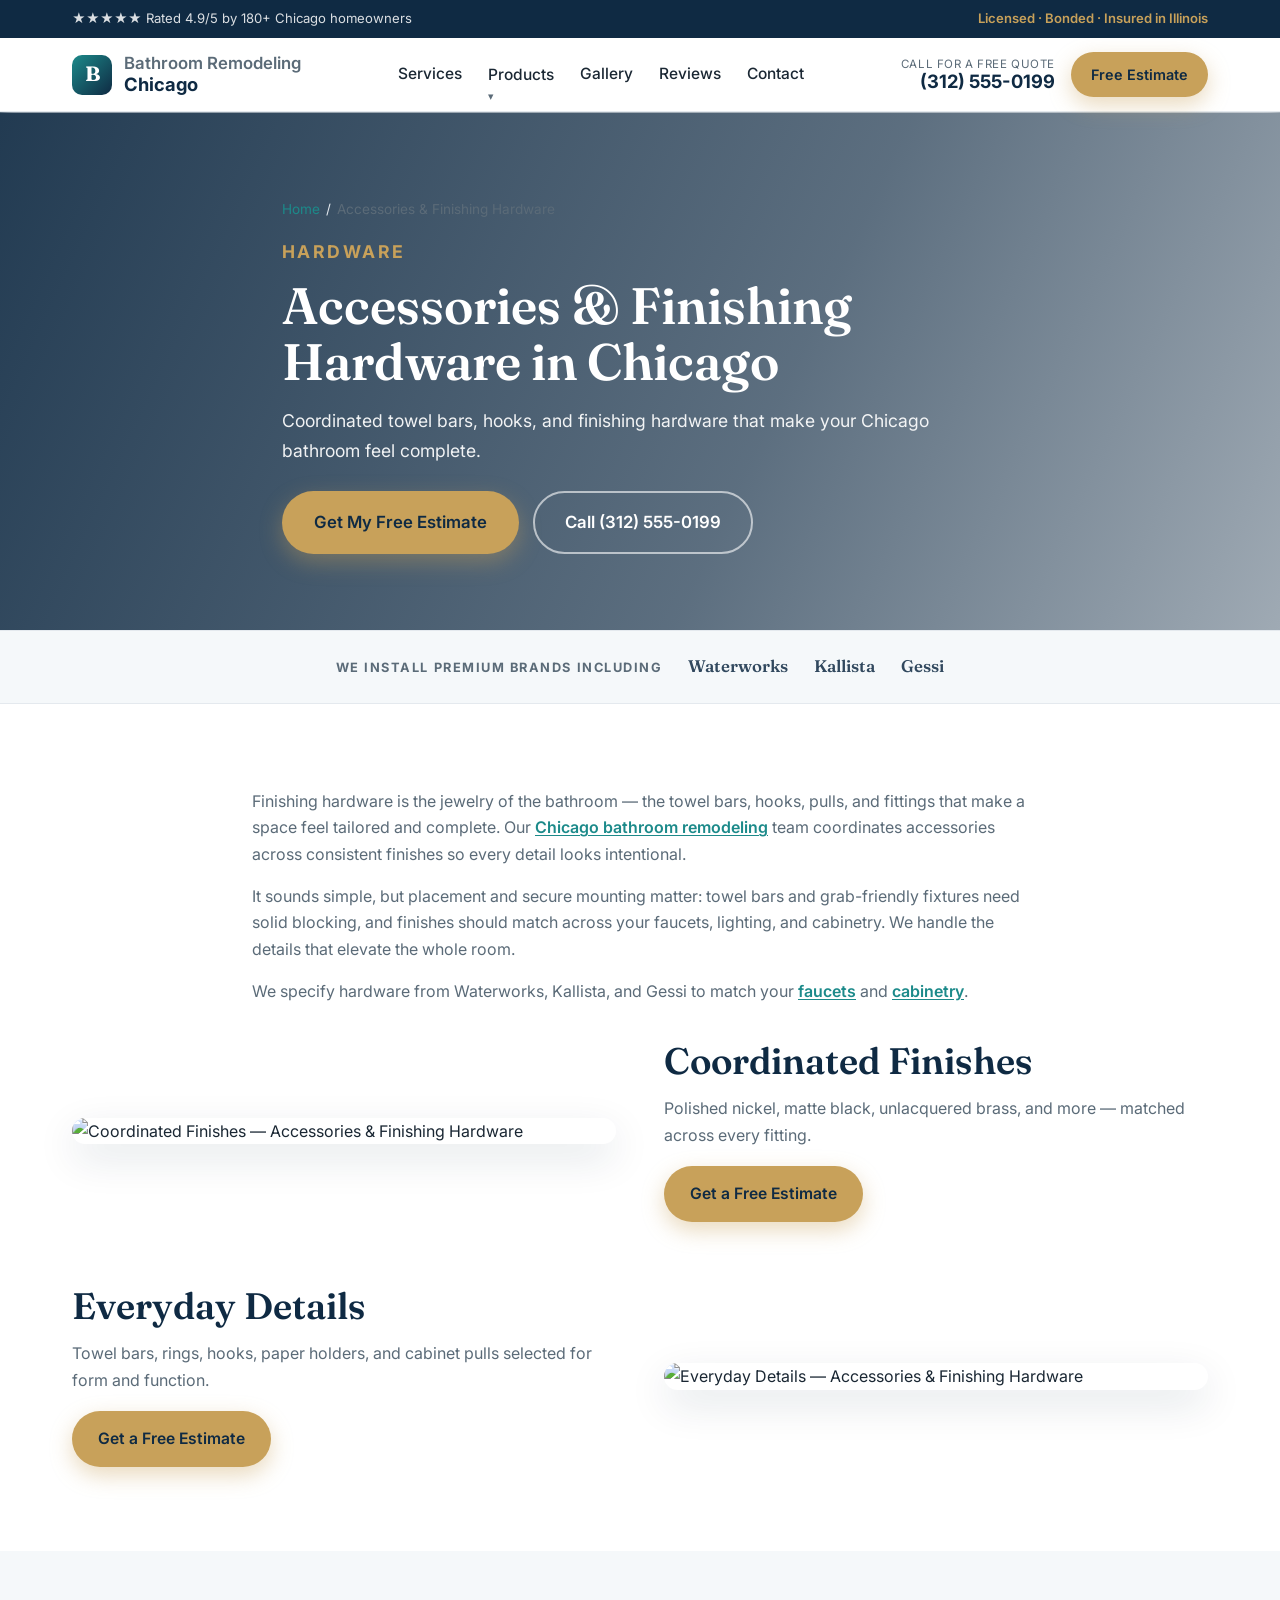
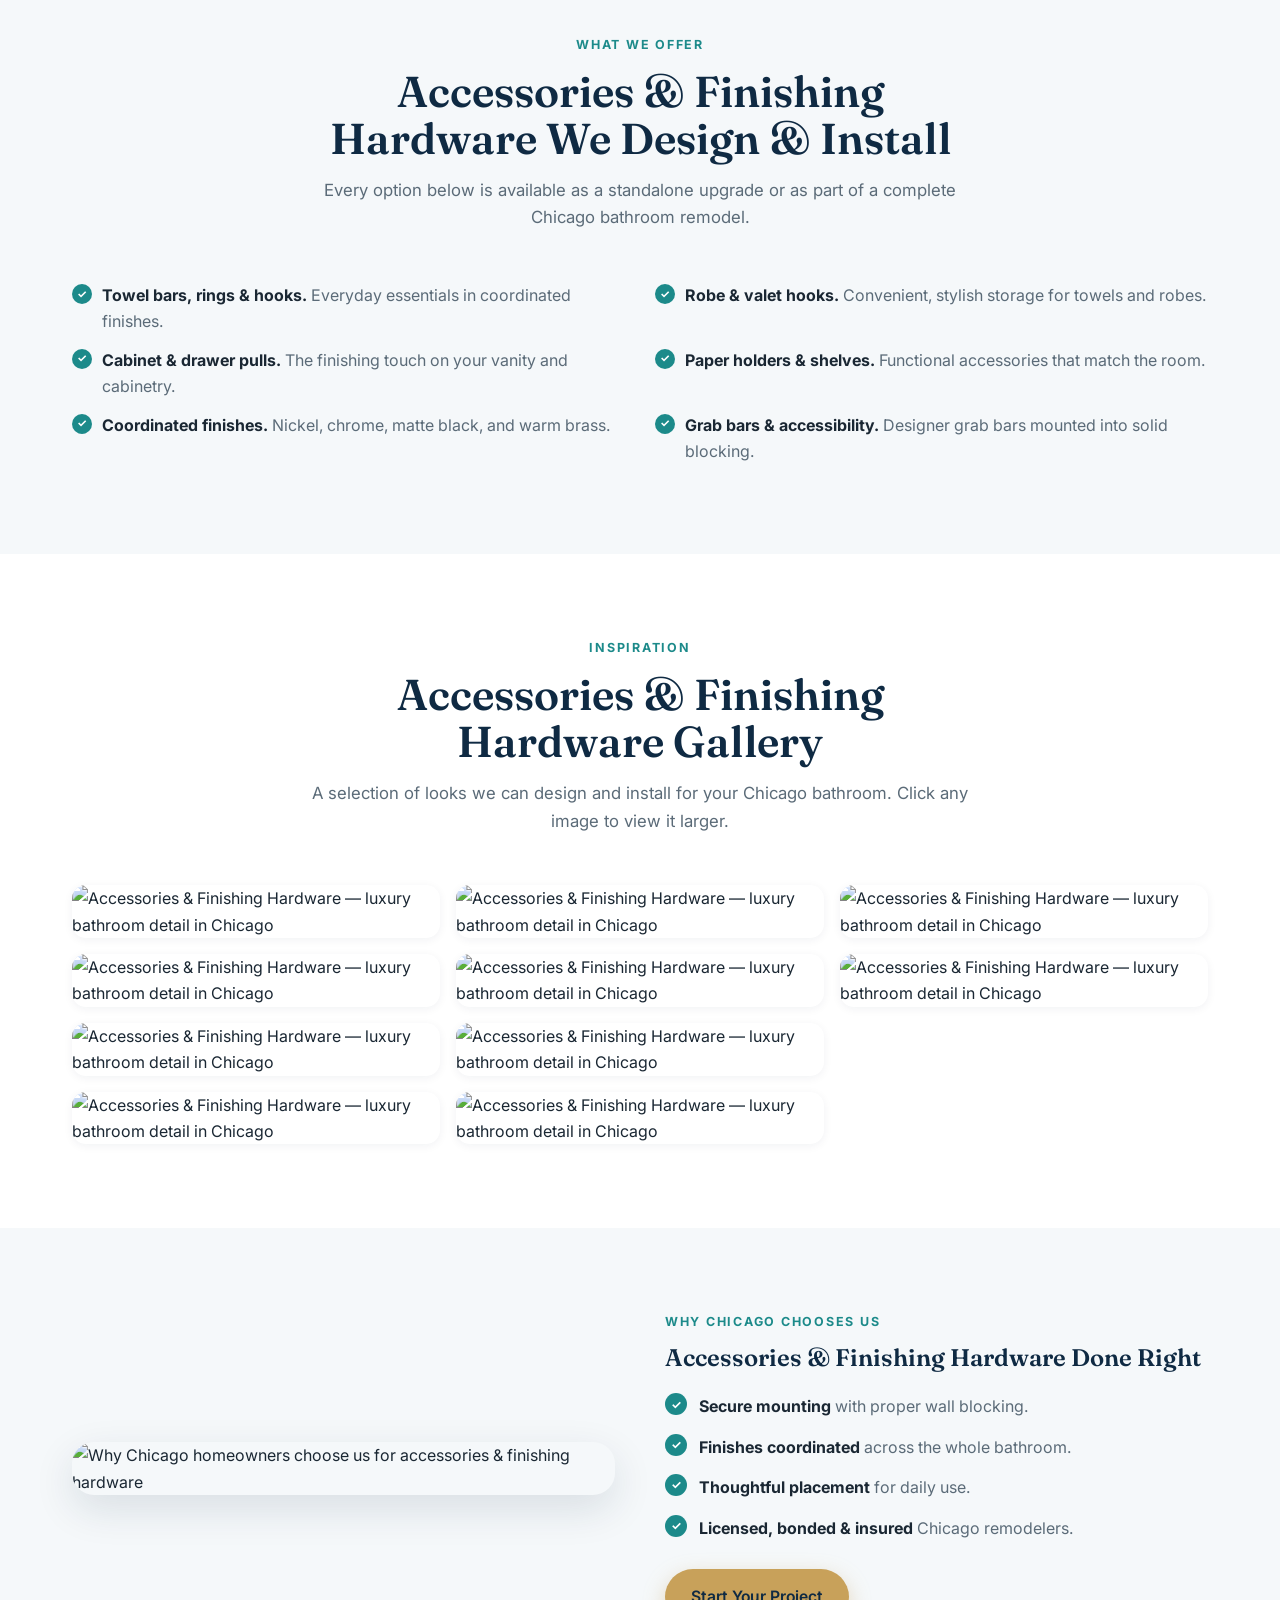
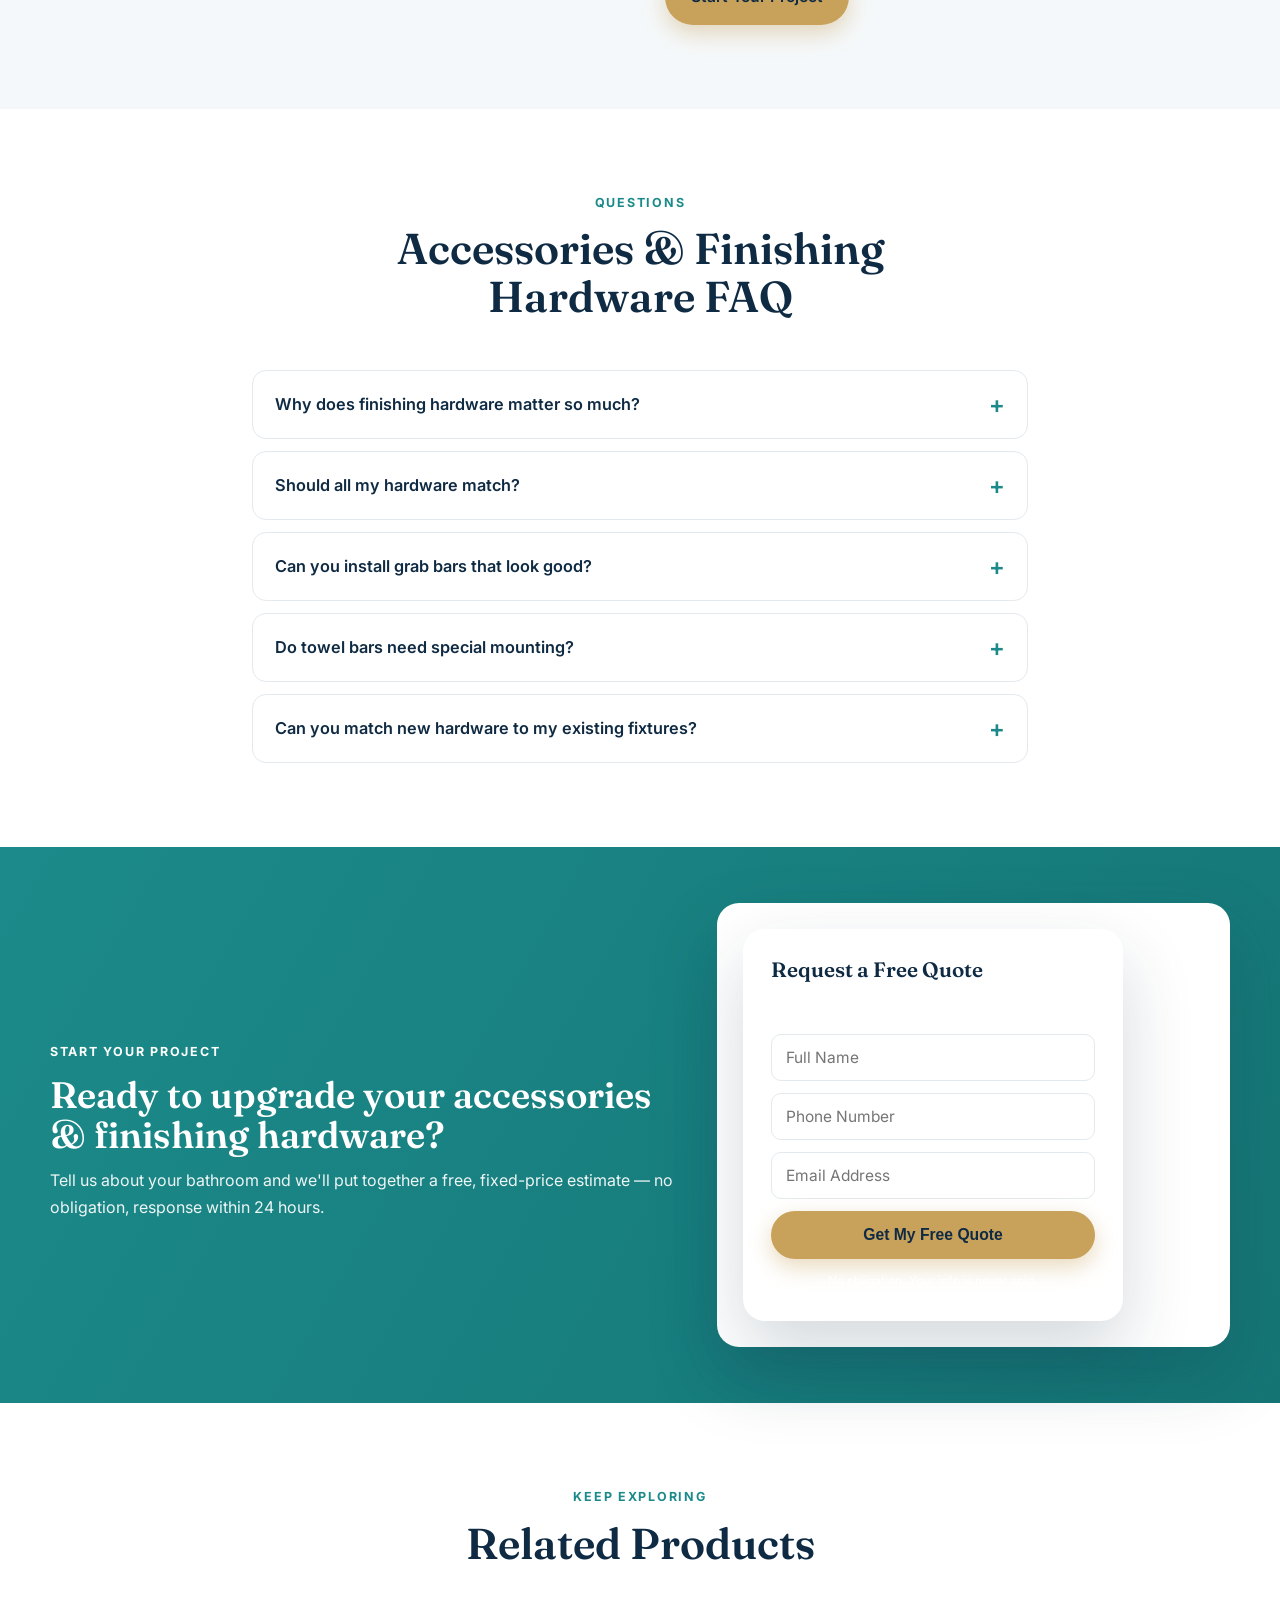
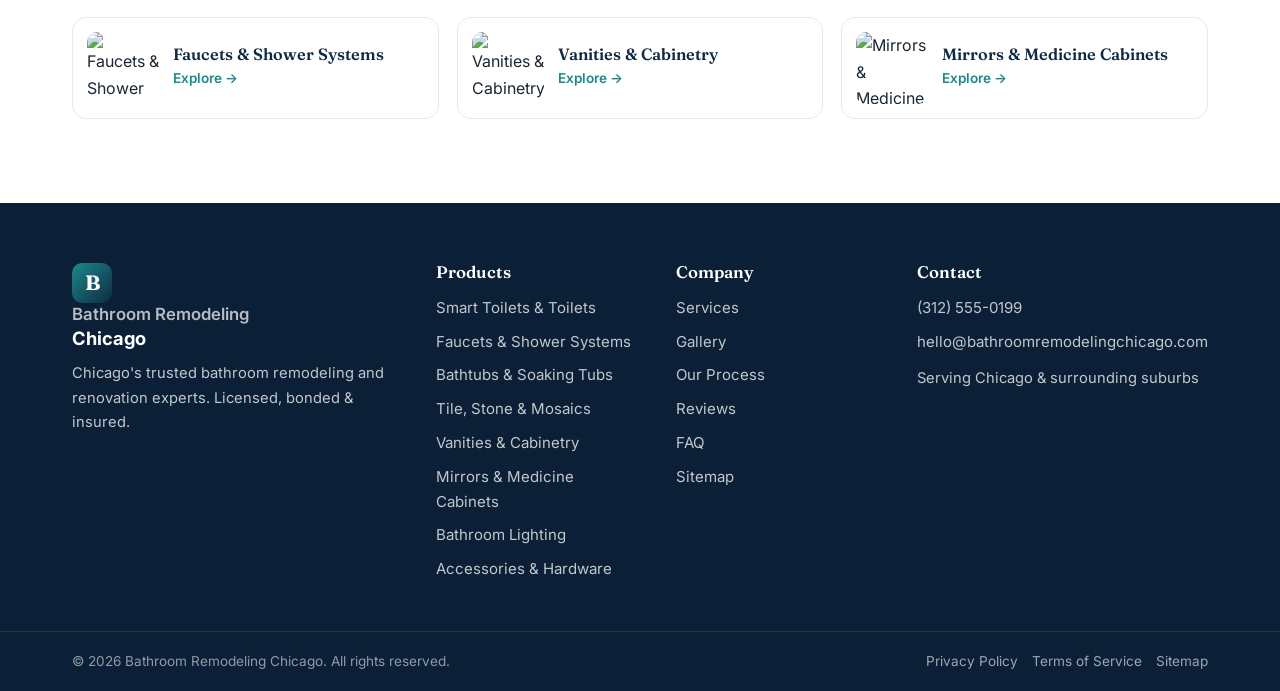
==== commit faf8a984: "Add rich SEO copy to 8 category pages (options, why-us, FAQ + FAQPage schema); add Privacy, Terms of" ====
--- a/accessories-and-hardware.html
+++ b/accessories-and-hardware.html
@@ -3,11 +3,11 @@
 <head>
   <meta charset="UTF-8" />
   <meta name="viewport" content="width=device-width, initial-scale=1.0" />
-  <title>Bathroom Accessories & Finishing Hardware | Bathroom Remodeling Chicago</title>
-  <meta name="description" content="Towel bars, hooks, pulls, and finishing hardware installed in Chicago bathrooms. Coordinated finishes from Waterworks, Kallista, and Gessi." />
+  <title>Bathroom Accessories & Finishing Hardware in Chicago | Bathroom Remodeling Chicago</title>
+  <meta name="description" content="Coordinated towel bars, hooks, pulls, and finishing hardware installed in Chicago bathrooms. Designer finishes from Waterworks, Kallista & Gessi. Free estimates." />
   <link rel="canonical" href="https://bathroomremodelingchicago.com/accessories-and-hardware.html" />
-  <meta property="og:title" content="Bathroom Accessories & Finishing Hardware | Bathroom Remodeling Chicago" />
-  <meta property="og:description" content="Towel bars, hooks, pulls, and finishing hardware installed in Chicago bathrooms. Coordinated finishes from Waterworks, Kallista, and Gessi." />
+  <meta property="og:title" content="Bathroom Accessories & Finishing Hardware in Chicago | Bathroom Remodeling Chicago" />
+  <meta property="og:description" content="Coordinated towel bars, hooks, pulls, and finishing hardware installed in Chicago bathrooms. Designer finishes from Waterworks, Kallista & Gessi. Free estimates." />
   <meta property="og:type" content="website" />
   <meta property="og:url" content="https://bathroomremodelingchicago.com/accessories-and-hardware.html" />
   <meta property="og:image" content="https://images.unsplash.com/photo-1761353854322-96e6ab127da4?auto=format&fit=crop&w=1200&q=80" />
@@ -16,14 +16,10 @@
   <link href="https://fonts.googleapis.com/css2?family=Fraunces:opsz,wght@9..144,400;9..144,600;9..144,700&family=Inter:wght@400;500;600;700&display=swap" rel="stylesheet" />
   <link rel="stylesheet" href="styles.css" />
   <script type="application/ld+json">
-  {
-    "@context": "https://schema.org",
-    "@type": "BreadcrumbList",
-    "itemListElement": [
-      { "@type": "ListItem", "position": 1, "name": "Home", "item": "https://bathroomremodelingchicago.com/" },
-      { "@type": "ListItem", "position": 2, "name": "Accessories & Finishing Hardware", "item": "https://bathroomremodelingchicago.com/accessories-and-hardware.html" }
-    ]
-  }
+  {"@context":"https://schema.org","@type":"BreadcrumbList","itemListElement":[{"@type":"ListItem","position":1,"name":"Home","item":"https://bathroomremodelingchicago.com/"},{"@type":"ListItem","position":2,"name":"Accessories & Finishing Hardware","item":"https://bathroomremodelingchicago.com/accessories-and-hardware.html"}]}
+  </script>
+  <script type="application/ld+json">
+  {"@context":"https://schema.org","@type":"FAQPage","mainEntity":[{"@type":"Question","name":"Why does finishing hardware matter so much?","acceptedAnswer":{"@type":"Answer","text":"It's what your hands touch every day and what ties the design together. Coordinated, well-placed hardware makes a bathroom feel custom and complete."}},{"@type":"Question","name":"Should all my hardware match?","acceptedAnswer":{"@type":"Answer","text":"Finishes should coordinate — faucets, lighting, and accessories in complementary metals. Styles can vary slightly, but a consistent finish palette looks most intentional."}},{"@type":"Question","name":"Can you install grab bars that look good?","acceptedAnswer":{"@type":"Answer","text":"Yes. Modern grab bars come in designer finishes and can double as towel bars, mounted into solid blocking for safety."}},{"@type":"Question","name":"Do towel bars need special mounting?","acceptedAnswer":{"@type":"Answer","text":"They need secure anchoring — ideally into blocking or studs — so they don't pull loose over time. We ensure a solid install."}},{"@type":"Question","name":"Can you match new hardware to my existing fixtures?","acceptedAnswer":{"@type":"Answer","text":"We'll coordinate new hardware to your faucets and finishes, or refresh everything for a cohesive, updated look."}}]}
   </script>
 </head>
 <body>
@@ -44,14 +40,14 @@
         <span class="nav__group">
           <a href="index.html#shop">Products</a>
           <span class="nav__menu">
-          <a href="toilets.html">Smart Toilets & Toilets</a>
-          <a href="faucets-and-shower-systems.html">Faucets & Shower Systems</a>
-          <a href="bathtubs.html">Bathtubs & Soaking Tubs</a>
-          <a href="tile-stone-and-mosaics.html">Tile, Stone & Mosaics</a>
-          <a href="vanities-and-cabinetry.html">Vanities & Cabinetry</a>
-          <a href="mirrors-and-medicine-cabinets.html">Mirrors & Medicine Cabinets</a>
-          <a href="bathroom-lighting.html">Bathroom Lighting</a>
-          <a href="accessories-and-hardware.html" aria-current="page">Accessories & Hardware</a>
+            <a href="toilets.html">Smart Toilets & Toilets</a>
+            <a href="faucets-and-shower-systems.html">Faucets & Shower Systems</a>
+            <a href="bathtubs.html">Bathtubs & Soaking Tubs</a>
+            <a href="tile-stone-and-mosaics.html">Tile, Stone & Mosaics</a>
+            <a href="vanities-and-cabinetry.html">Vanities & Cabinetry</a>
+            <a href="mirrors-and-medicine-cabinets.html">Mirrors & Medicine Cabinets</a>
+            <a href="bathroom-lighting.html">Bathroom Lighting</a>
+            <a href="accessories-and-hardware.html" aria-current="page">Accessories & Hardware</a>
           </span>
         </span>
         <a href="index.html#gallery">Gallery</a>
@@ -72,9 +68,10 @@
   <section class="subhero">
     <div class="subhero__bg" style="background-image:url('https://images.unsplash.com/photo-1761353854322-96e6ab127da4?auto=format&fit=crop&w=1920&q=80')"></div>
     <div class="container subhero__inner">
+      <nav class="breadcrumbs" aria-label="Breadcrumb"><a href="index.html">Home</a><span>/</span>Accessories & Finishing Hardware</nav>
       <p class="eyebrow">Hardware</p>
-      <h1>Accessories & Finishing Hardware</h1>
-      <p>The finishing hardware is what makes a bathroom feel truly tailored. We coordinate towel bars, robe hooks, cabinet pulls, and fittings in consistent finishes for a polished, cohesive result.</p>
+      <h1>Accessories & Finishing Hardware in Chicago</h1>
+      <p>Coordinated towel bars, hooks, and finishing hardware that make your Chicago bathroom feel complete.</p>
       <div class="subhero__actions">
         <a href="index.html#contact" class="btn btn--primary btn--lg">Get My Free Estimate</a>
         <a href="tel:+13125550199" class="btn btn--ghost btn--lg">Call (312) 555-0199</a>
@@ -92,10 +89,12 @@
   </section>
 
   <section class="section">
-    <div class="container container--narrow prose" style="text-align:center">
-      <p class="section__lead">We specify hardware from <strong>Waterworks</strong>, <strong>Kallista</strong>, and <strong>Gessi</strong> to match your <a href="faucets-and-shower-systems.html">faucets</a> and <a href="vanities-and-cabinetry.html">cabinetry</a>.</p>
-    </div>
-    <div class="container" style="margin-top:28px">
+    <div class="container container--narrow prose">
+        <p>Finishing hardware is the jewelry of the bathroom — the towel bars, hooks, pulls, and fittings that make a space feel tailored and complete. Our <a href="index.html">Chicago bathroom remodeling</a> team coordinates accessories across consistent finishes so every detail looks intentional.</p>
+        <p>It sounds simple, but placement and secure mounting matter: towel bars and grab-friendly fixtures need solid blocking, and finishes should match across your faucets, lighting, and cabinetry. We handle the details that elevate the whole room.</p>
+        <p>We specify hardware from Waterworks, Kallista, and Gessi to match your <a href="faucets-and-shower-systems.html">faucets</a> and <a href="vanities-and-cabinetry.html">cabinetry</a>.</p>
+    </div>
+    <div class="container" style="margin-top:36px">
       <div class="feature">
         <div class="feature__media"><img src="https://images.unsplash.com/photo-1780884864574-0265d4e509ce?auto=format&fit=crop&w=900&q=80" alt="Coordinated Finishes — Accessories & Finishing Hardware" loading="lazy" /></div>
         <div class="feature__content">
@@ -116,6 +115,24 @@
   </section>
 
   <section class="section section--alt">
+    <div class="container">
+      <div class="section__head">
+        <p class="eyebrow">What We Offer</p>
+        <h2>Accessories & Finishing Hardware We Design &amp; Install</h2>
+        <p class="section__lead">Every option below is available as a standalone upgrade or as part of a complete Chicago bathroom remodel.</p>
+      </div>
+      <ul class="offer-grid">
+        <li><strong>Towel bars, rings & hooks.</strong> Everyday essentials in coordinated finishes.</li>
+        <li><strong>Robe & valet hooks.</strong> Convenient, stylish storage for towels and robes.</li>
+        <li><strong>Cabinet & drawer pulls.</strong> The finishing touch on your vanity and cabinetry.</li>
+        <li><strong>Paper holders & shelves.</strong> Functional accessories that match the room.</li>
+        <li><strong>Coordinated finishes.</strong> Nickel, chrome, matte black, and warm brass.</li>
+        <li><strong>Grab bars & accessibility.</strong> Designer grab bars mounted into solid blocking.</li>
+      </ul>
+    </div>
+  </section>
+
+  <section class="section">
     <div class="container">
       <div class="section__head">
         <p class="eyebrow">Inspiration</p>
@@ -137,11 +154,44 @@
     </div>
   </section>
 
+  <section class="section section--alt">
+    <div class="container why">
+      <div class="why__media"><img src="https://images.unsplash.com/photo-1780884864574-0265d4e509ce?auto=format&fit=crop&w=900&q=80" alt="Why Chicago homeowners choose us for accessories & finishing hardware" loading="lazy" /></div>
+      <div class="why__content">
+        <p class="eyebrow">Why Chicago Chooses Us</p>
+        <h2>Accessories & Finishing Hardware Done Right</h2>
+        <ul class="ticks">
+          <li><strong>Secure mounting</strong> with proper wall blocking.</li>
+          <li><strong>Finishes coordinated</strong> across the whole bathroom.</li>
+          <li><strong>Thoughtful placement</strong> for daily use.</li>
+          <li><strong>Licensed, bonded & insured</strong> Chicago remodelers.</li>
+        </ul>
+        <a href="index.html#contact" class="btn btn--primary">Start Your Project</a>
+      </div>
+    </div>
+  </section>
+
+  <section class="section">
+    <div class="container container--narrow">
+      <div class="section__head">
+        <p class="eyebrow">Questions</p>
+        <h2>Accessories & Finishing Hardware FAQ</h2>
+      </div>
+      <div class="faq">
+        <details class="faq__item"><summary>Why does finishing hardware matter so much?</summary><p>It's what your hands touch every day and what ties the design together. Coordinated, well-placed hardware makes a bathroom feel custom and complete.</p></details>
+        <details class="faq__item"><summary>Should all my hardware match?</summary><p>Finishes should coordinate — faucets, lighting, and accessories in complementary metals. Styles can vary slightly, but a consistent finish palette looks most intentional.</p></details>
+        <details class="faq__item"><summary>Can you install grab bars that look good?</summary><p>Yes. Modern grab bars come in designer finishes and can double as towel bars, mounted into solid blocking for safety.</p></details>
+        <details class="faq__item"><summary>Do towel bars need special mounting?</summary><p>They need secure anchoring — ideally into blocking or studs — so they don't pull loose over time. We ensure a solid install.</p></details>
+        <details class="faq__item"><summary>Can you match new hardware to my existing fixtures?</summary><p>We'll coordinate new hardware to your faucets and finishes, or refresh everything for a cohesive, updated look.</p></details>
+      </div>
+    </div>
+  </section>
+
   <section class="leadband">
     <div class="container leadband__inner">
       <div>
         <p class="eyebrow" style="color:#fff">Start Your Project</p>
-        <h2>Love these accessories & finishing hardware? Let's bring them home.</h2>
+        <h2>Ready to upgrade your accessories & finishing hardware?</h2>
         <p>Tell us about your bathroom and we'll put together a free, fixed-price estimate — no obligation, response within 24 hours.</p>
       </div>
       <div class="leadband__form">
@@ -161,10 +211,7 @@
 
   <section class="section">
     <div class="container">
-      <div class="section__head">
-        <p class="eyebrow">Keep Exploring</p>
-        <h2>Related Products</h2>
-      </div>
+      <div class="section__head"><p class="eyebrow">Keep Exploring</p><h2>Related Products</h2></div>
       <div class="related">
         <a class="related__card" href="faucets-and-shower-systems.html">
           <img class="related__thumb" src="https://images.unsplash.com/photo-1771681278369-e2a5480b8c29?auto=format&fit=crop&w=200&q=70" alt="Faucets & Shower Systems" loading="lazy" />
@@ -209,6 +256,7 @@
         <a href="index.html#process">Our Process</a>
         <a href="index.html#reviews">Reviews</a>
         <a href="index.html#faq">FAQ</a>
+        <a href="sitemap.html">Sitemap</a>
       </div>
       <div class="footer__col">
         <h4>Contact</h4>
@@ -220,7 +268,11 @@
     <div class="footer__bottom">
       <div class="container footer__bottom-inner">
         <span>© <span id="year"></span> Bathroom Remodeling Chicago. All rights reserved.</span>
-        <span>Licensed · Bonded · Insured in Illinois</span>
+        <span class="footer__legal">
+          <a href="privacy.html">Privacy Policy</a>
+          <a href="tos.html">Terms of Service</a>
+          <a href="sitemap.html">Sitemap</a>
+        </span>
       </div>
     </div>
   </footer>
--- a/styles.css
+++ b/styles.css
@@ -435,3 +435,36 @@
   .cards--photo { grid-template-columns: 1fr; }
   .showcase__box, .showcase--center .showcase__box { max-width: 100%; }
 }
+
+/* ===== SEO copy blocks ===== */
+.prose p { color: var(--muted); margin-bottom: 16px; }
+.prose h2 { font-size: clamp(1.6rem, 2.8vw, 2.1rem); margin: 10px 0 14px; }
+.prose h3 { font-size: 1.25rem; margin: 24px 0 10px; color: var(--navy); }
+.offer-grid { display: grid; grid-template-columns: repeat(2, 1fr); gap: 12px 30px; margin: 8px 0 6px; }
+.offer-grid li { position: relative; list-style: none; padding-left: 30px; color: var(--muted); }
+.offer-grid li strong { color: var(--ink); }
+.offer-grid li::before { content: "✓"; position: absolute; left: 0; top: 2px; width: 20px; height: 20px; background: var(--teal); color: #fff; border-radius: 50%; display: grid; place-items: center; font-size: 0.7rem; font-weight: 700; }
+
+/* ===== Legal pages ===== */
+.legal { padding: 60px 0 80px; }
+.legal h1 { font-size: clamp(2rem, 4vw, 2.8rem); }
+.legal .legal__updated { color: var(--muted); font-size: 0.9rem; margin: 10px 0 30px; }
+.legal h2 { font-size: 1.4rem; margin: 30px 0 10px; color: var(--navy); }
+.legal p, .legal li { color: var(--muted); margin-bottom: 12px; }
+.legal ul { margin: 0 0 12px 22px; }
+.legal a { color: var(--teal); text-decoration: underline; }
+
+/* ===== Footer legal links ===== */
+.footer__legal { display: flex; gap: 14px; flex-wrap: wrap; }
+.footer__legal a { color: rgba(255,255,255,0.6); }
+.footer__legal a:hover { color: var(--gold); }
+
+/* ===== HTML sitemap page ===== */
+.sitemap-cols { display: grid; grid-template-columns: repeat(3, 1fr); gap: 30px; }
+.sitemap-cols h3 { font-size: 1.1rem; color: var(--navy); margin-bottom: 10px; }
+.sitemap-cols ul { list-style: none; display: grid; gap: 8px; }
+.sitemap-cols a { color: var(--teal); }
+.sitemap-cols a:hover { text-decoration: underline; }
+@media (max-width: 720px) {
+  .offer-grid, .sitemap-cols { grid-template-columns: 1fr; }
+}
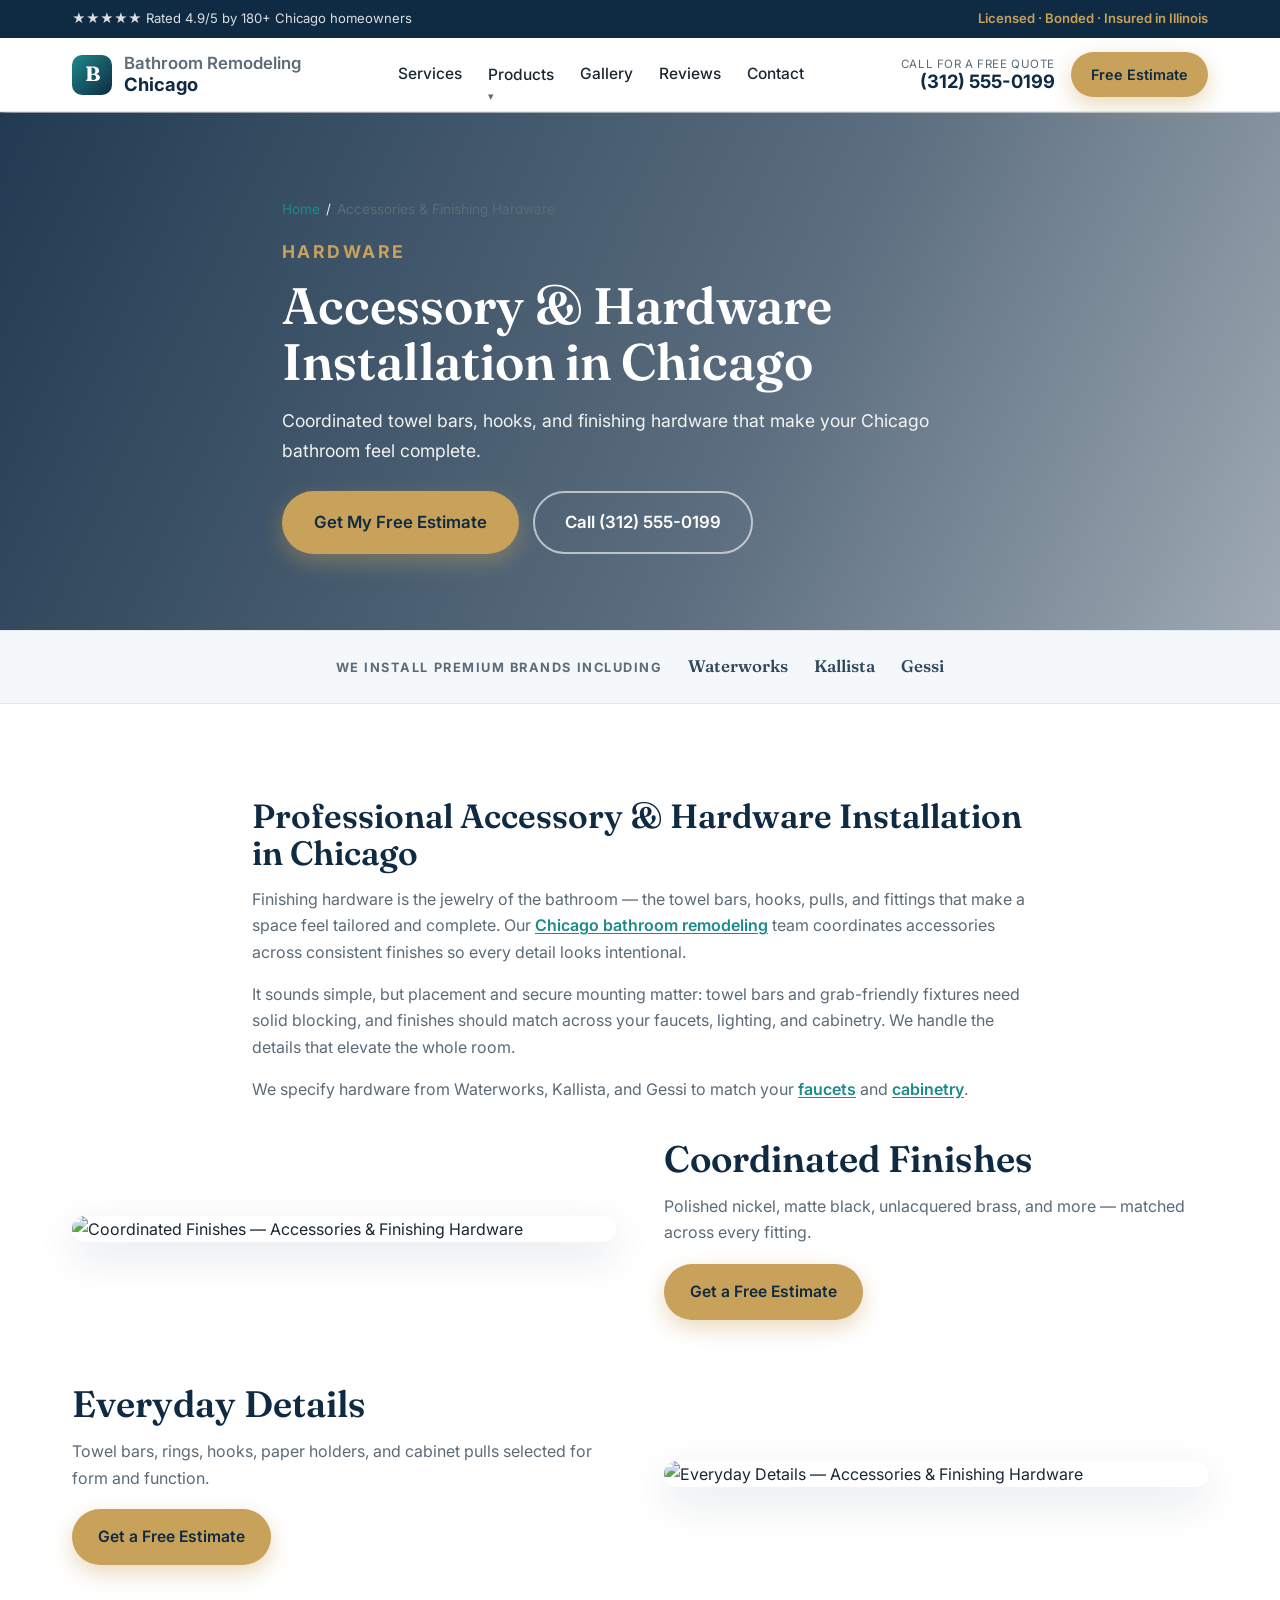
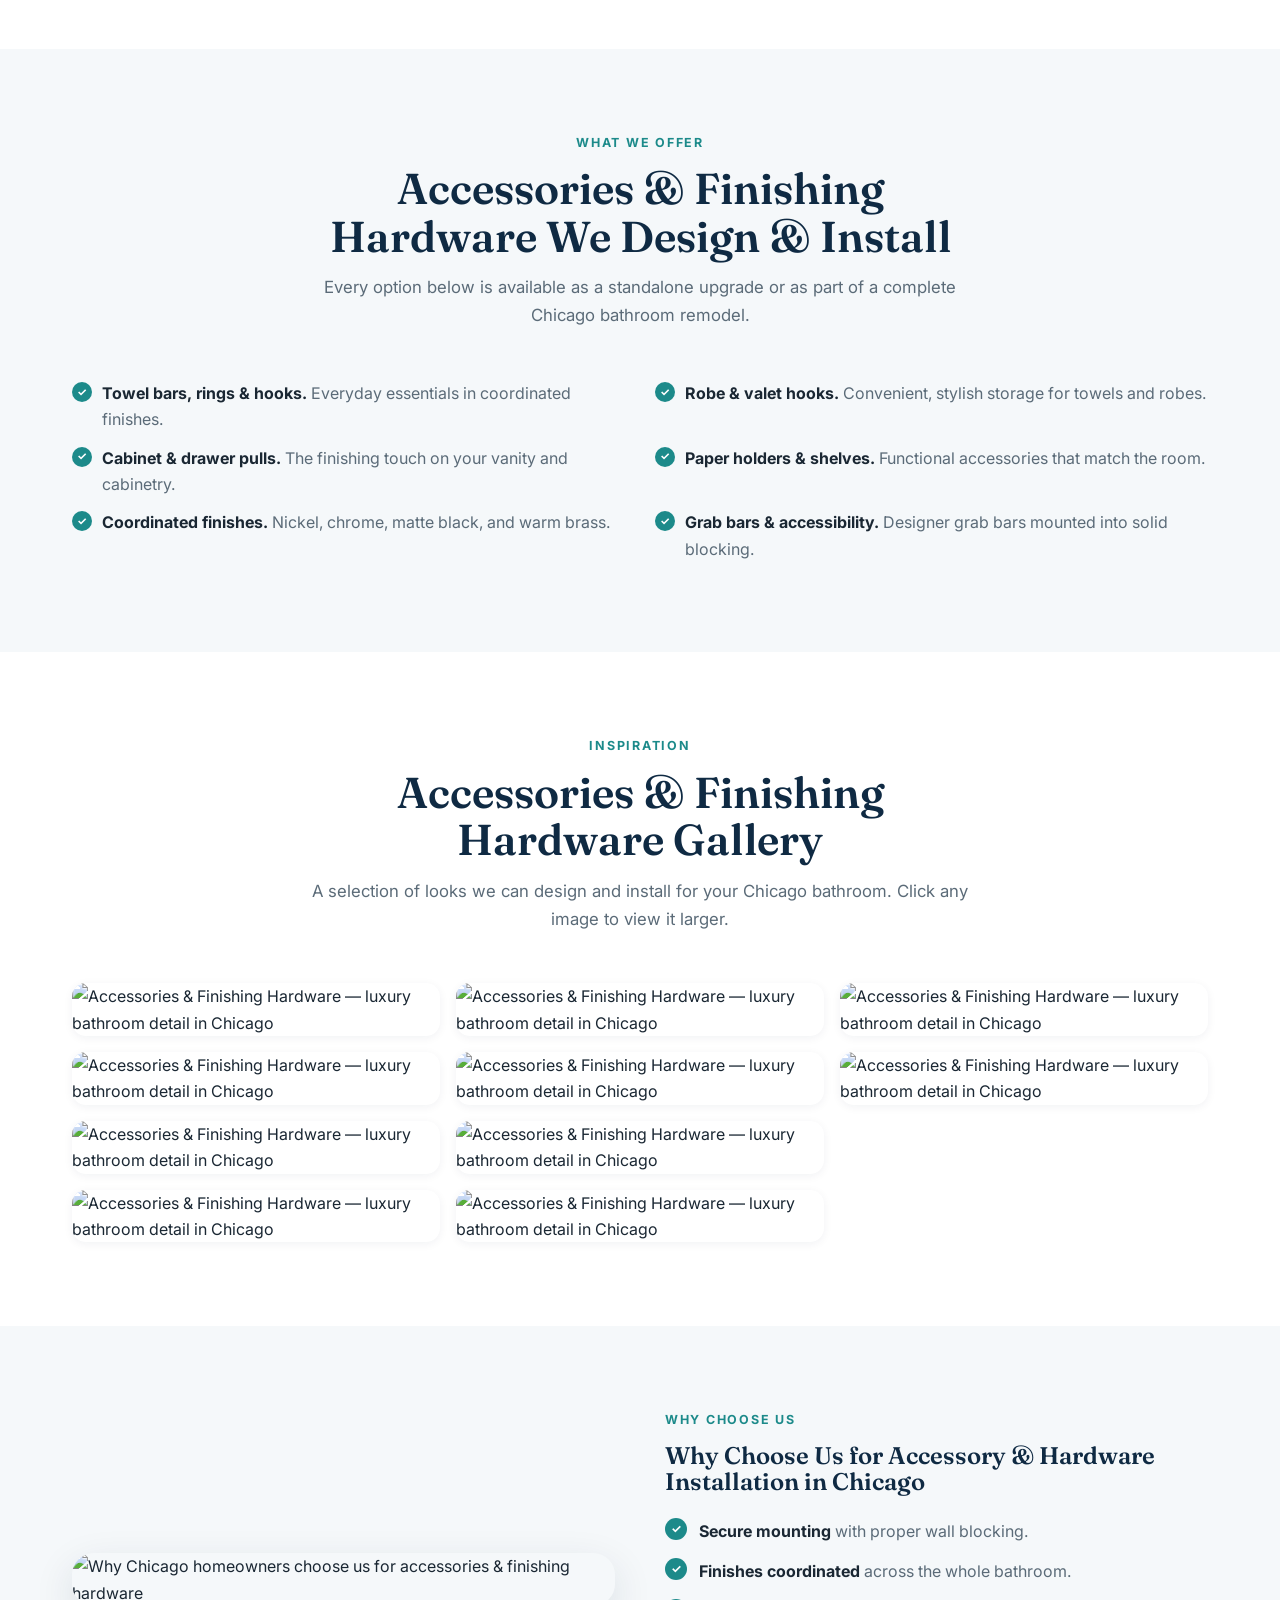
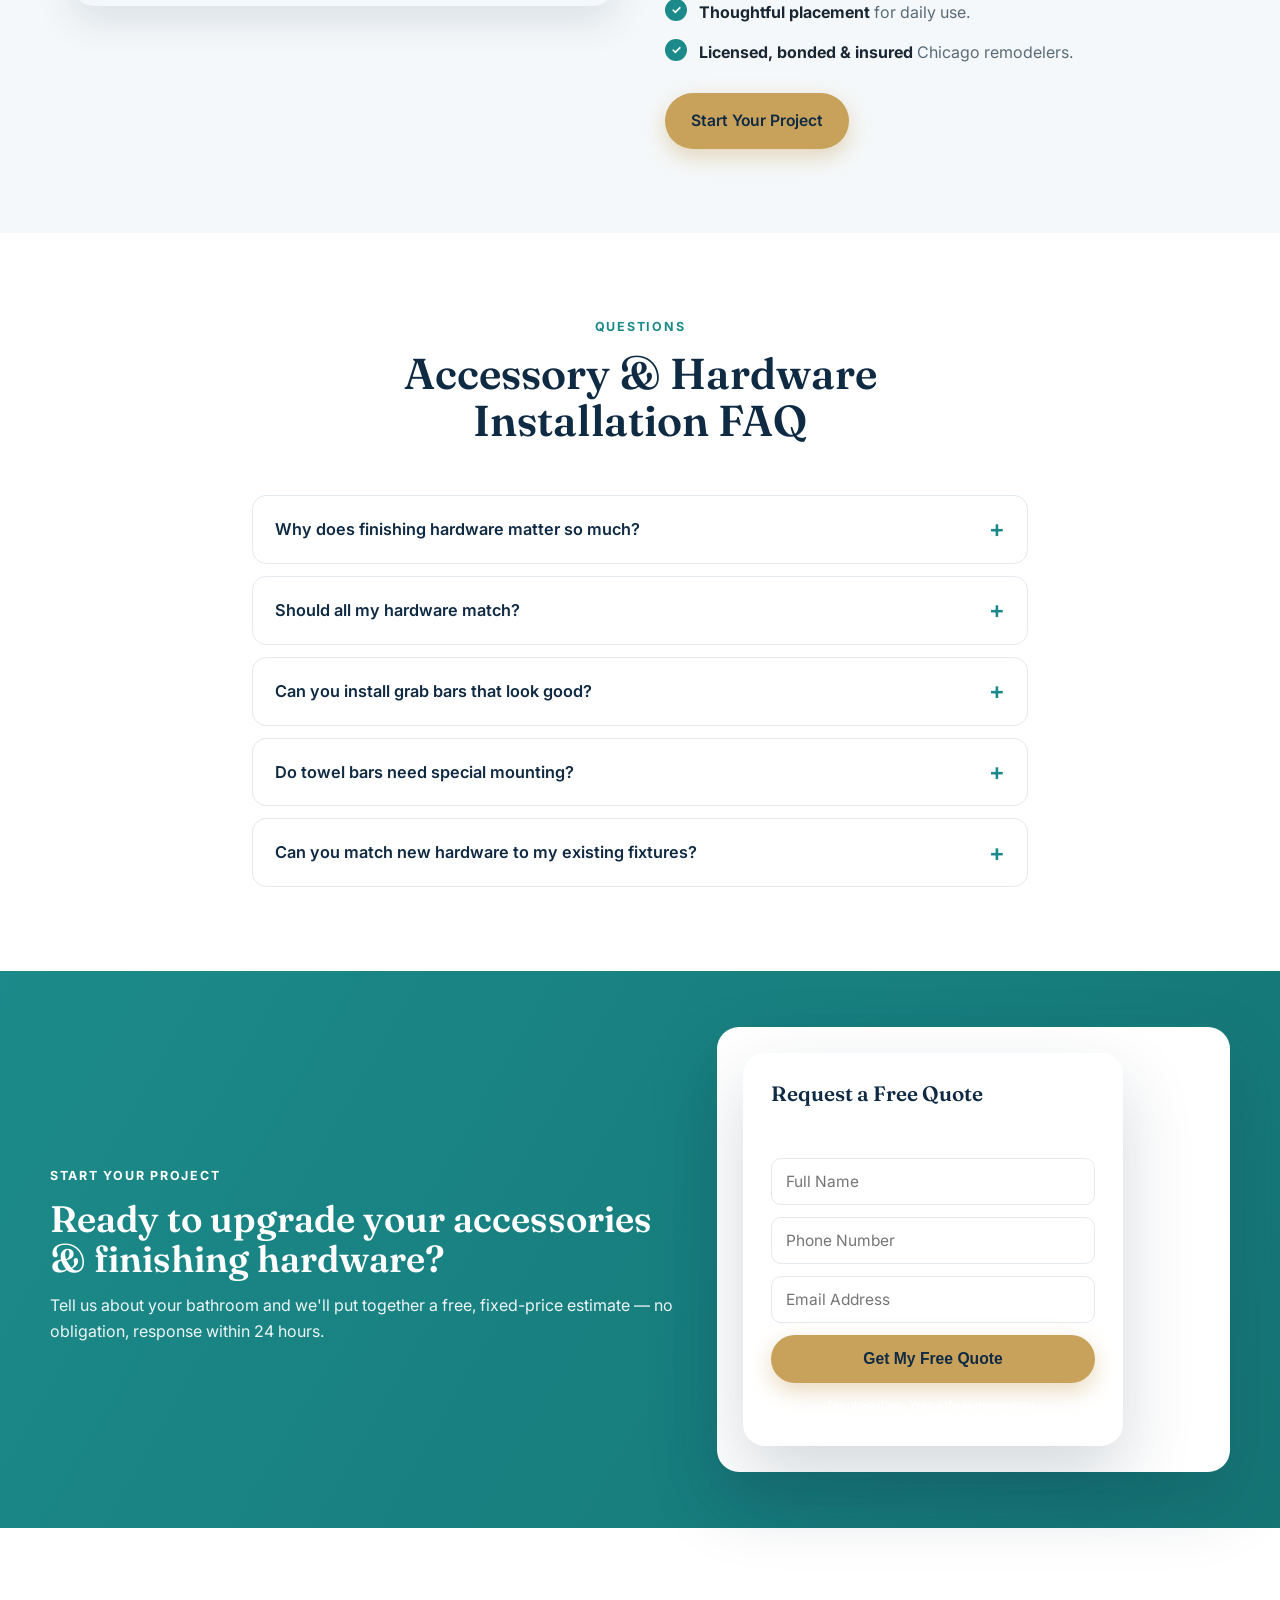
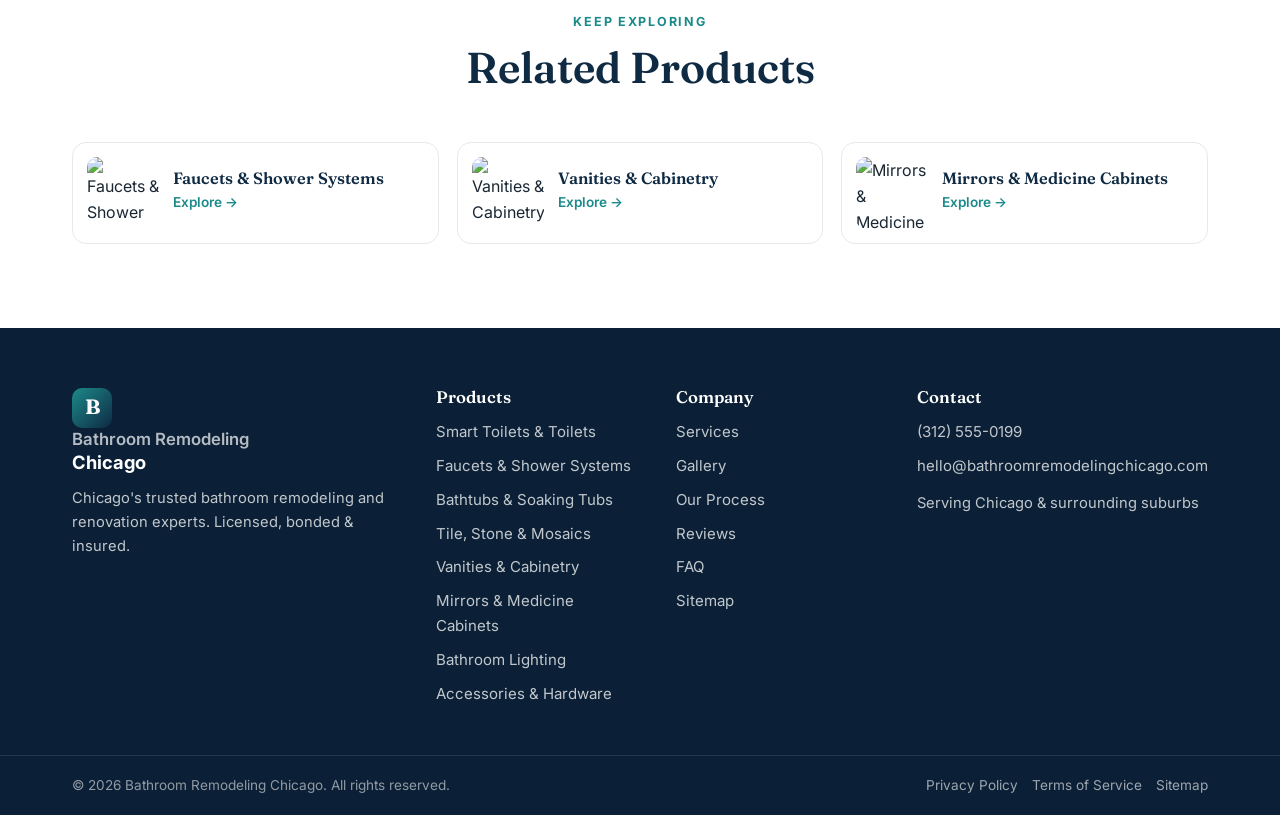
==== commit 9073e5a8: "SEO: lead with 'Installation' keyword in H1/H2/FAQ/Why headings and meta titles across all 8 categor" ====
--- a/accessories-and-hardware.html
+++ b/accessories-and-hardware.html
@@ -3,10 +3,10 @@
 <head>
   <meta charset="UTF-8" />
   <meta name="viewport" content="width=device-width, initial-scale=1.0" />
-  <title>Bathroom Accessories & Finishing Hardware in Chicago | Bathroom Remodeling Chicago</title>
+  <title>Bathroom Accessory & Hardware Installation in Chicago | Bathroom Remodeling Chicago</title>
   <meta name="description" content="Coordinated towel bars, hooks, pulls, and finishing hardware installed in Chicago bathrooms. Designer finishes from Waterworks, Kallista & Gessi. Free estimates." />
   <link rel="canonical" href="https://bathroomremodelingchicago.com/accessories-and-hardware.html" />
-  <meta property="og:title" content="Bathroom Accessories & Finishing Hardware in Chicago | Bathroom Remodeling Chicago" />
+  <meta property="og:title" content="Bathroom Accessory & Hardware Installation in Chicago | Bathroom Remodeling Chicago" />
   <meta property="og:description" content="Coordinated towel bars, hooks, pulls, and finishing hardware installed in Chicago bathrooms. Designer finishes from Waterworks, Kallista & Gessi. Free estimates." />
   <meta property="og:type" content="website" />
   <meta property="og:url" content="https://bathroomremodelingchicago.com/accessories-and-hardware.html" />
@@ -70,7 +70,7 @@
     <div class="container subhero__inner">
       <nav class="breadcrumbs" aria-label="Breadcrumb"><a href="index.html">Home</a><span>/</span>Accessories & Finishing Hardware</nav>
       <p class="eyebrow">Hardware</p>
-      <h1>Accessories & Finishing Hardware in Chicago</h1>
+      <h1>Accessory & Hardware Installation in Chicago</h1>
       <p>Coordinated towel bars, hooks, and finishing hardware that make your Chicago bathroom feel complete.</p>
       <div class="subhero__actions">
         <a href="index.html#contact" class="btn btn--primary btn--lg">Get My Free Estimate</a>
@@ -90,6 +90,7 @@
 
   <section class="section">
     <div class="container container--narrow prose">
+      <h2>Professional Accessory & Hardware Installation in Chicago</h2>
         <p>Finishing hardware is the jewelry of the bathroom — the towel bars, hooks, pulls, and fittings that make a space feel tailored and complete. Our <a href="index.html">Chicago bathroom remodeling</a> team coordinates accessories across consistent finishes so every detail looks intentional.</p>
         <p>It sounds simple, but placement and secure mounting matter: towel bars and grab-friendly fixtures need solid blocking, and finishes should match across your faucets, lighting, and cabinetry. We handle the details that elevate the whole room.</p>
         <p>We specify hardware from Waterworks, Kallista, and Gessi to match your <a href="faucets-and-shower-systems.html">faucets</a> and <a href="vanities-and-cabinetry.html">cabinetry</a>.</p>
@@ -158,8 +159,8 @@
     <div class="container why">
       <div class="why__media"><img src="https://images.unsplash.com/photo-1780884864574-0265d4e509ce?auto=format&fit=crop&w=900&q=80" alt="Why Chicago homeowners choose us for accessories & finishing hardware" loading="lazy" /></div>
       <div class="why__content">
-        <p class="eyebrow">Why Chicago Chooses Us</p>
-        <h2>Accessories & Finishing Hardware Done Right</h2>
+        <p class="eyebrow">Why Choose Us</p>
+        <h2>Why Choose Us for Accessory & Hardware Installation in Chicago</h2>
         <ul class="ticks">
           <li><strong>Secure mounting</strong> with proper wall blocking.</li>
           <li><strong>Finishes coordinated</strong> across the whole bathroom.</li>
@@ -175,7 +176,7 @@
     <div class="container container--narrow">
       <div class="section__head">
         <p class="eyebrow">Questions</p>
-        <h2>Accessories & Finishing Hardware FAQ</h2>
+        <h2>Accessory & Hardware Installation FAQ</h2>
       </div>
       <div class="faq">
         <details class="faq__item"><summary>Why does finishing hardware matter so much?</summary><p>It's what your hands touch every day and what ties the design together. Coordinated, well-placed hardware makes a bathroom feel custom and complete.</p></details>
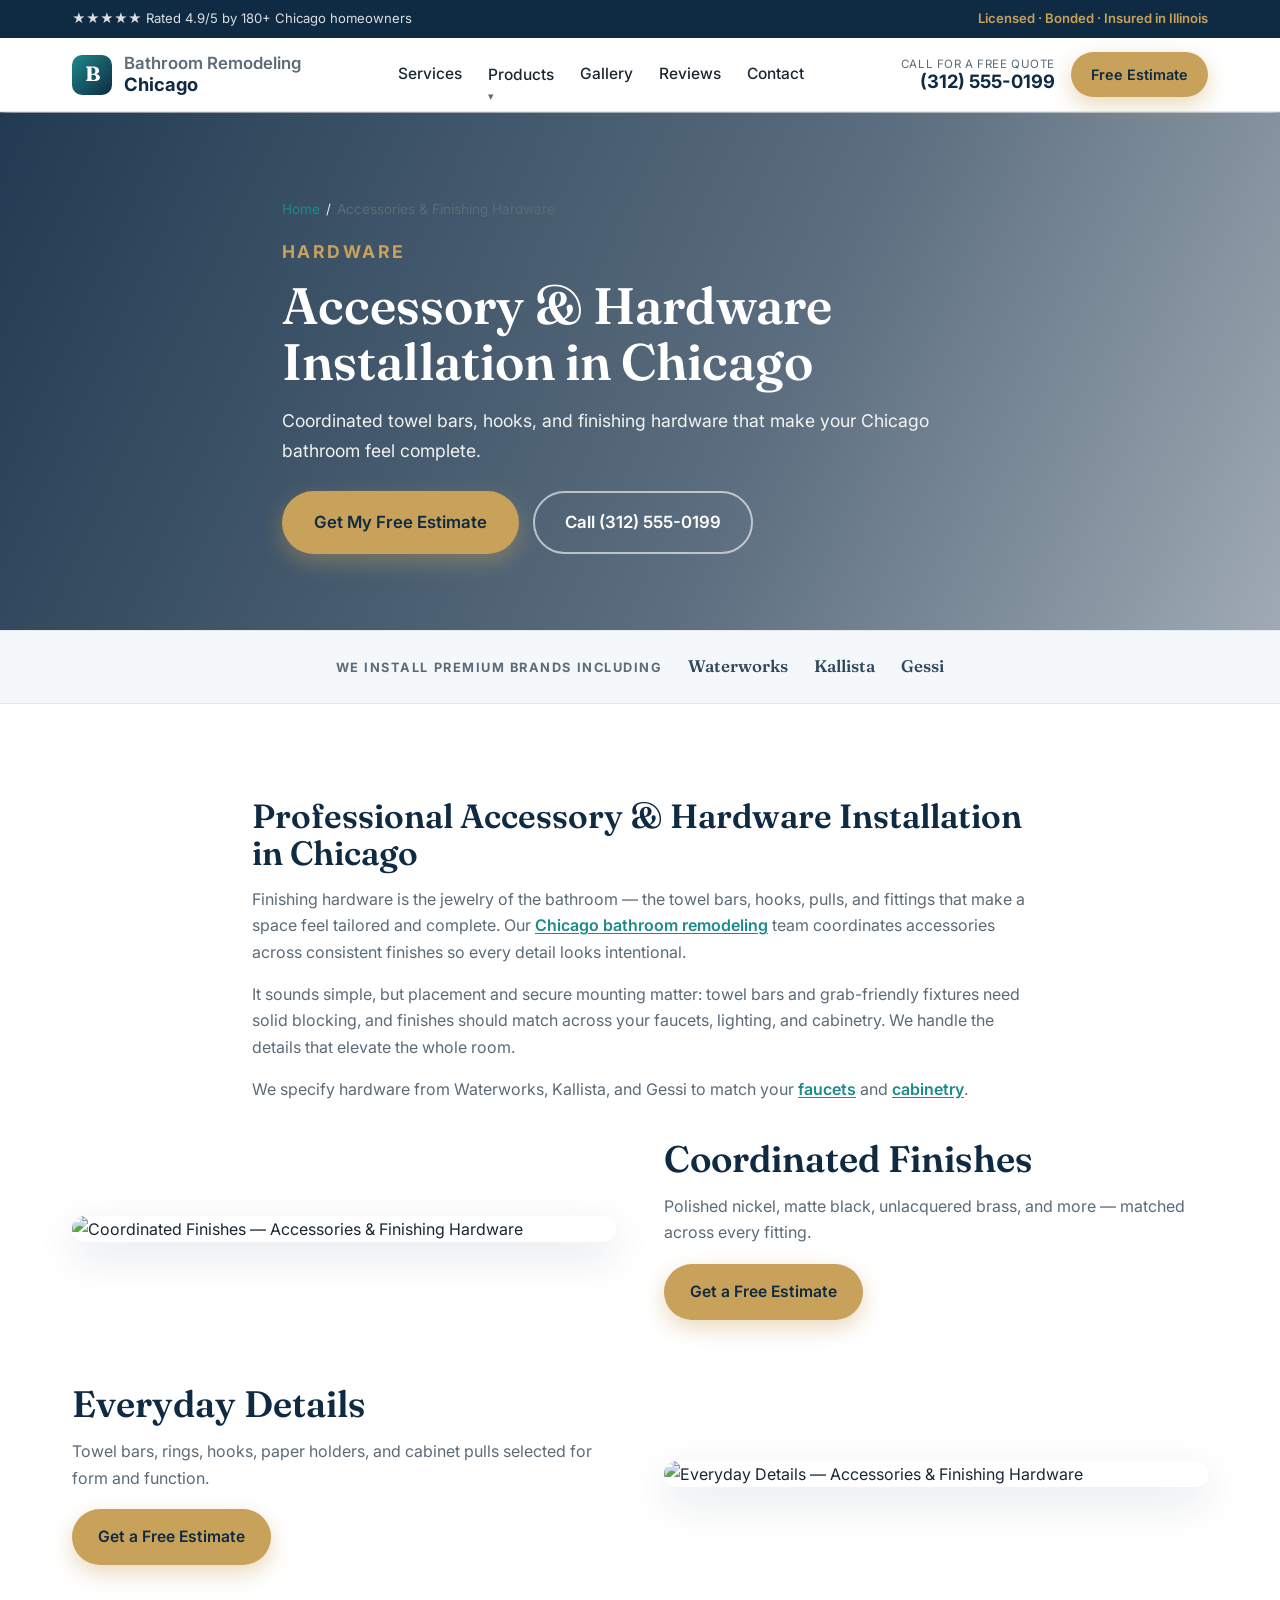
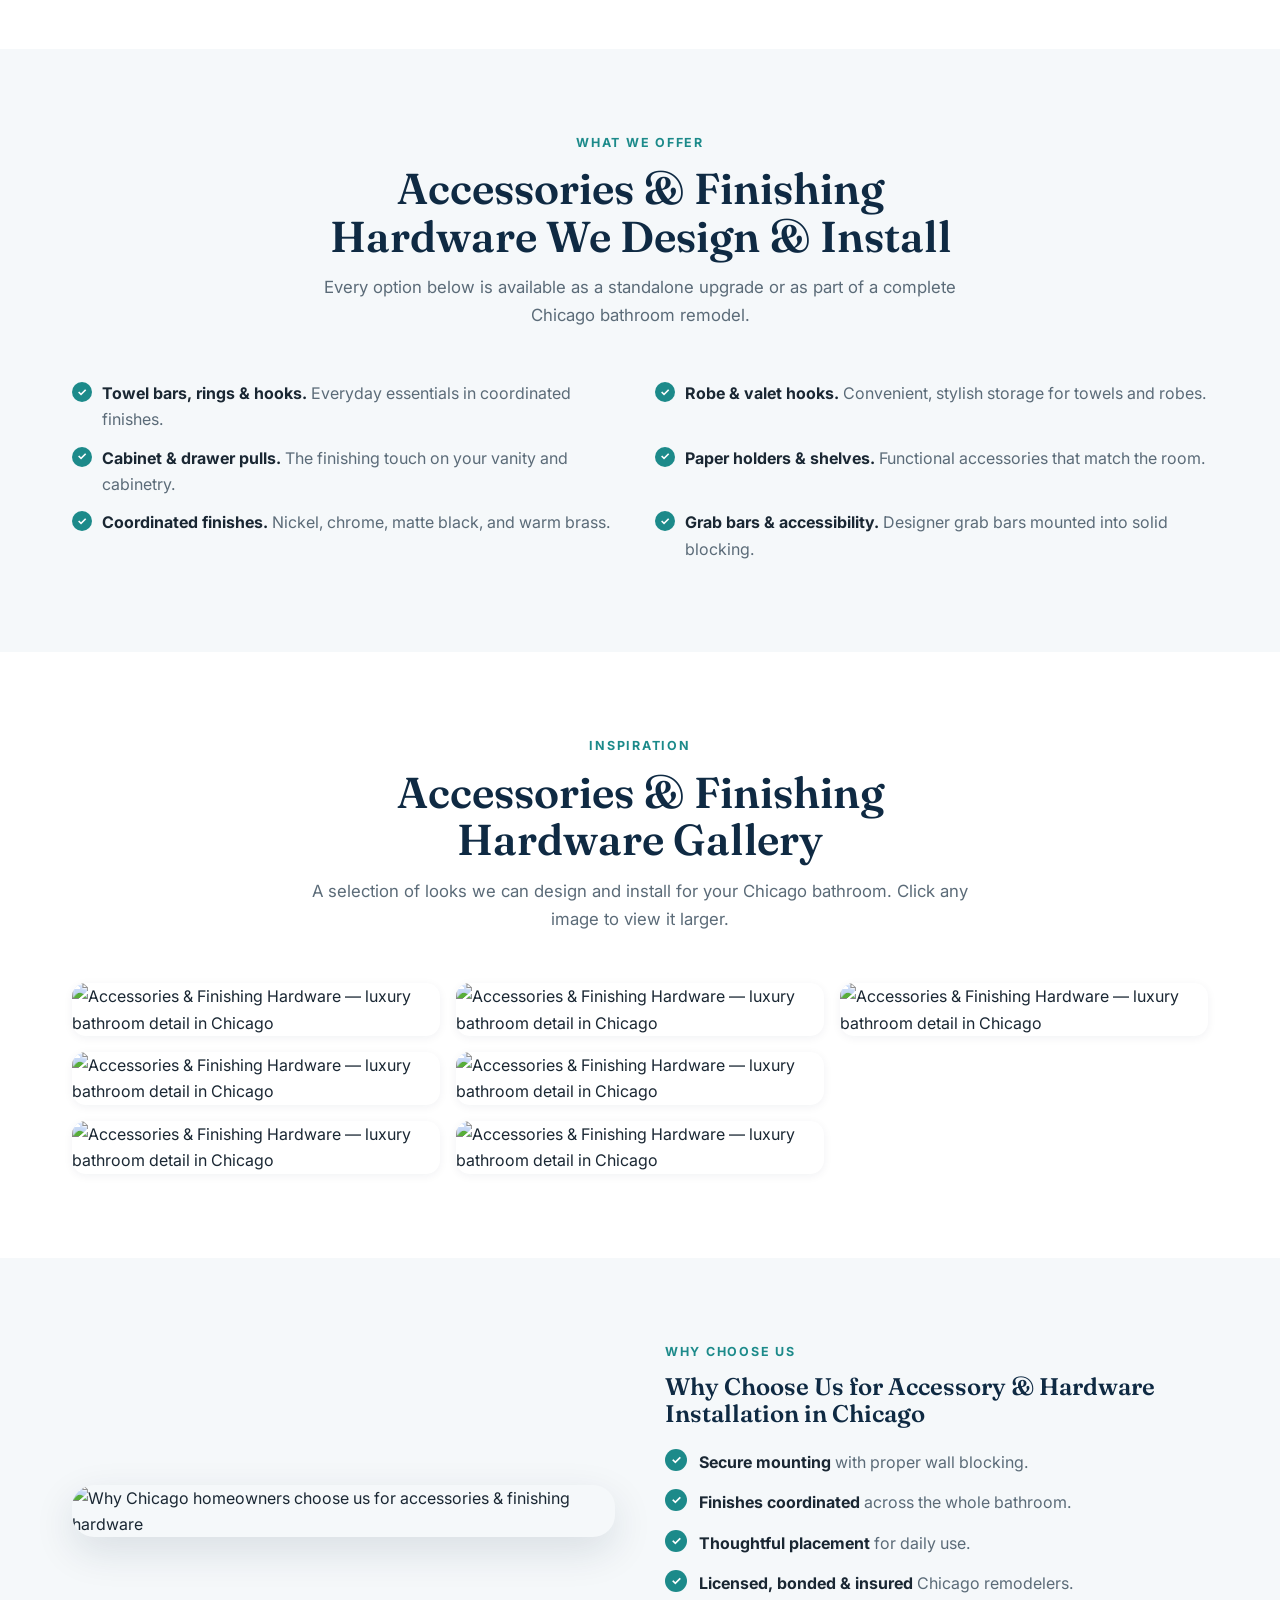
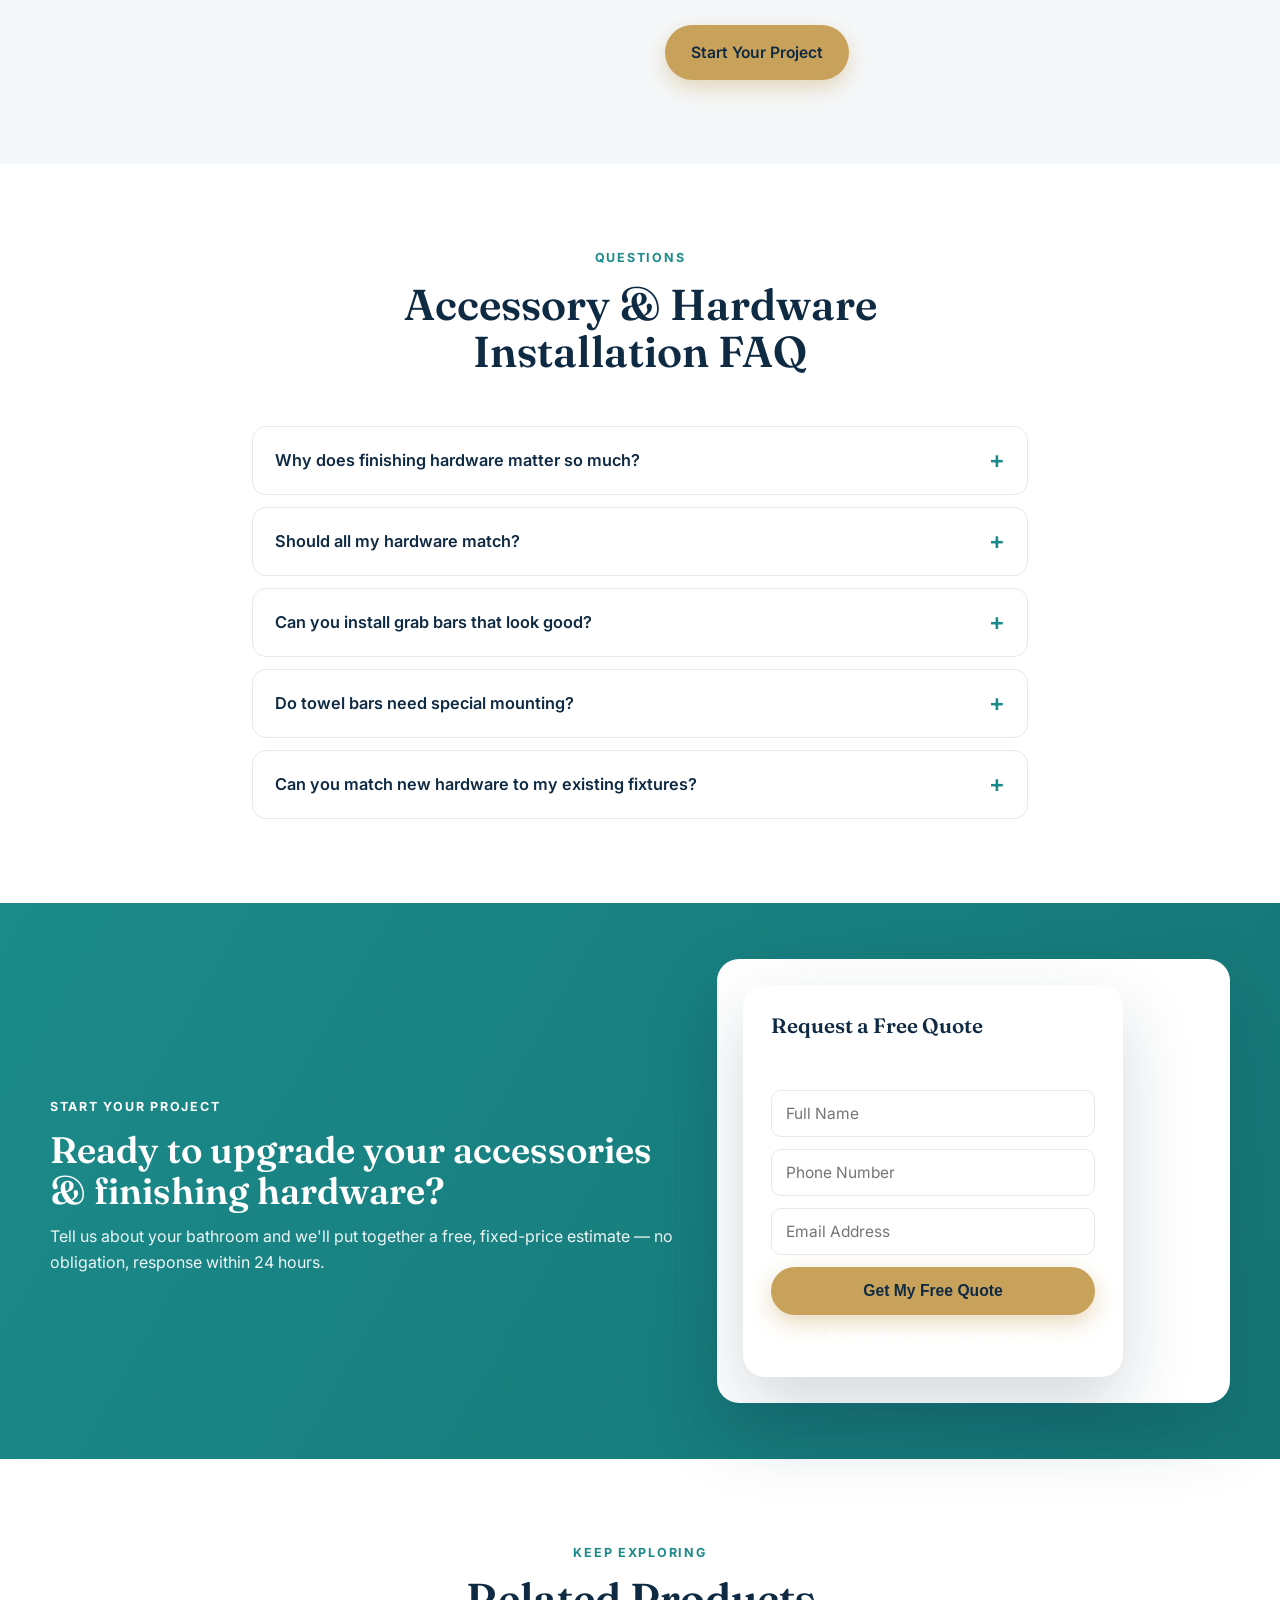
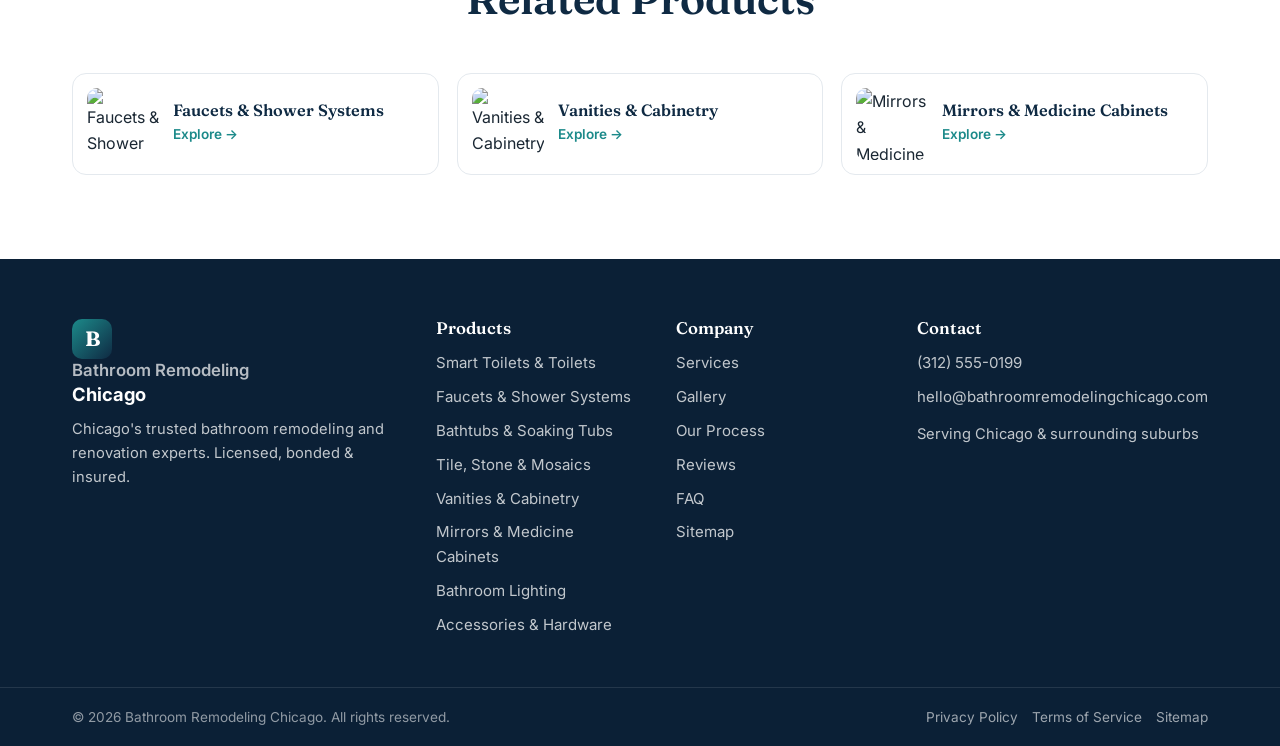
==== commit 0b945d82: "Galleries: remove duplicate images (feature/why images no longer reused in gallery); add 6 new vanit" ====
--- a/accessories-and-hardware.html
+++ b/accessories-and-hardware.html
@@ -141,7 +141,6 @@
         <p class="section__lead">A selection of looks we can design and install for your Chicago bathroom. Click any image to view it larger.</p>
       </div>
       <div class="masonry">
-        <a class="masonry__item" data-full="https://images.unsplash.com/photo-1641985830447-15fb123b17d0?auto=format&fit=crop&w=1600&q=85"><img src="https://images.unsplash.com/photo-1641985830447-15fb123b17d0?auto=format&fit=crop&w=800&q=80" alt="Accessories & Finishing Hardware — luxury bathroom detail in Chicago" loading="lazy" /></a>
         <a class="masonry__item" data-full="https://images.unsplash.com/photo-1595156066164-410d89ad9a4f?auto=format&fit=crop&w=1600&q=85"><img src="https://images.unsplash.com/photo-1595156066164-410d89ad9a4f?auto=format&fit=crop&w=800&q=80" alt="Accessories & Finishing Hardware — luxury bathroom detail in Chicago" loading="lazy" /></a>
         <a class="masonry__item" data-full="https://images.unsplash.com/photo-1613849925580-8ef3bc1cf219?auto=format&fit=crop&w=1600&q=85"><img src="https://images.unsplash.com/photo-1613849925580-8ef3bc1cf219?auto=format&fit=crop&w=800&q=80" alt="Accessories & Finishing Hardware — luxury bathroom detail in Chicago" loading="lazy" /></a>
         <a class="masonry__item" data-full="https://images.unsplash.com/photo-1761353855019-05f2f3ed9c43?auto=format&fit=crop&w=1600&q=85"><img src="https://images.unsplash.com/photo-1761353855019-05f2f3ed9c43?auto=format&fit=crop&w=800&q=80" alt="Accessories & Finishing Hardware — luxury bathroom detail in Chicago" loading="lazy" /></a>
@@ -149,15 +148,13 @@
         <a class="masonry__item" data-full="https://images.unsplash.com/photo-1771239048280-0724031de3a4?auto=format&fit=crop&w=1600&q=85"><img src="https://images.unsplash.com/photo-1771239048280-0724031de3a4?auto=format&fit=crop&w=800&q=80" alt="Accessories & Finishing Hardware — luxury bathroom detail in Chicago" loading="lazy" /></a>
         <a class="masonry__item" data-full="https://images.unsplash.com/photo-1641985969144-3fee54993c9d?auto=format&fit=crop&w=1600&q=85"><img src="https://images.unsplash.com/photo-1641985969144-3fee54993c9d?auto=format&fit=crop&w=800&q=80" alt="Accessories & Finishing Hardware — luxury bathroom detail in Chicago" loading="lazy" /></a>
         <a class="masonry__item" data-full="https://images.unsplash.com/photo-1641985876590-8562396c8e6a?auto=format&fit=crop&w=1600&q=85"><img src="https://images.unsplash.com/photo-1641985876590-8562396c8e6a?auto=format&fit=crop&w=800&q=80" alt="Accessories & Finishing Hardware — luxury bathroom detail in Chicago" loading="lazy" /></a>
-        <a class="masonry__item" data-full="https://images.unsplash.com/photo-1780884864574-0265d4e509ce?auto=format&fit=crop&w=1600&q=85"><img src="https://images.unsplash.com/photo-1780884864574-0265d4e509ce?auto=format&fit=crop&w=800&q=80" alt="Accessories & Finishing Hardware — luxury bathroom detail in Chicago" loading="lazy" /></a>
-        <a class="masonry__item" data-full="https://images.unsplash.com/photo-1761353854312-a5df7c9d3bf5?auto=format&fit=crop&w=1600&q=85"><img src="https://images.unsplash.com/photo-1761353854312-a5df7c9d3bf5?auto=format&fit=crop&w=800&q=80" alt="Accessories & Finishing Hardware — luxury bathroom detail in Chicago" loading="lazy" /></a>
       </div>
     </div>
   </section>
 
   <section class="section section--alt">
     <div class="container why">
-      <div class="why__media"><img src="https://images.unsplash.com/photo-1780884864574-0265d4e509ce?auto=format&fit=crop&w=900&q=80" alt="Why Chicago homeowners choose us for accessories & finishing hardware" loading="lazy" /></div>
+      <div class="why__media"><img src="https://images.unsplash.com/photo-1641985830447-15fb123b17d0?auto=format&fit=crop&w=900&q=80" alt="Why Chicago homeowners choose us for accessories & finishing hardware" loading="lazy" /></div>
       <div class="why__content">
         <p class="eyebrow">Why Choose Us</p>
         <h2>Why Choose Us for Accessory & Hardware Installation in Chicago</h2>
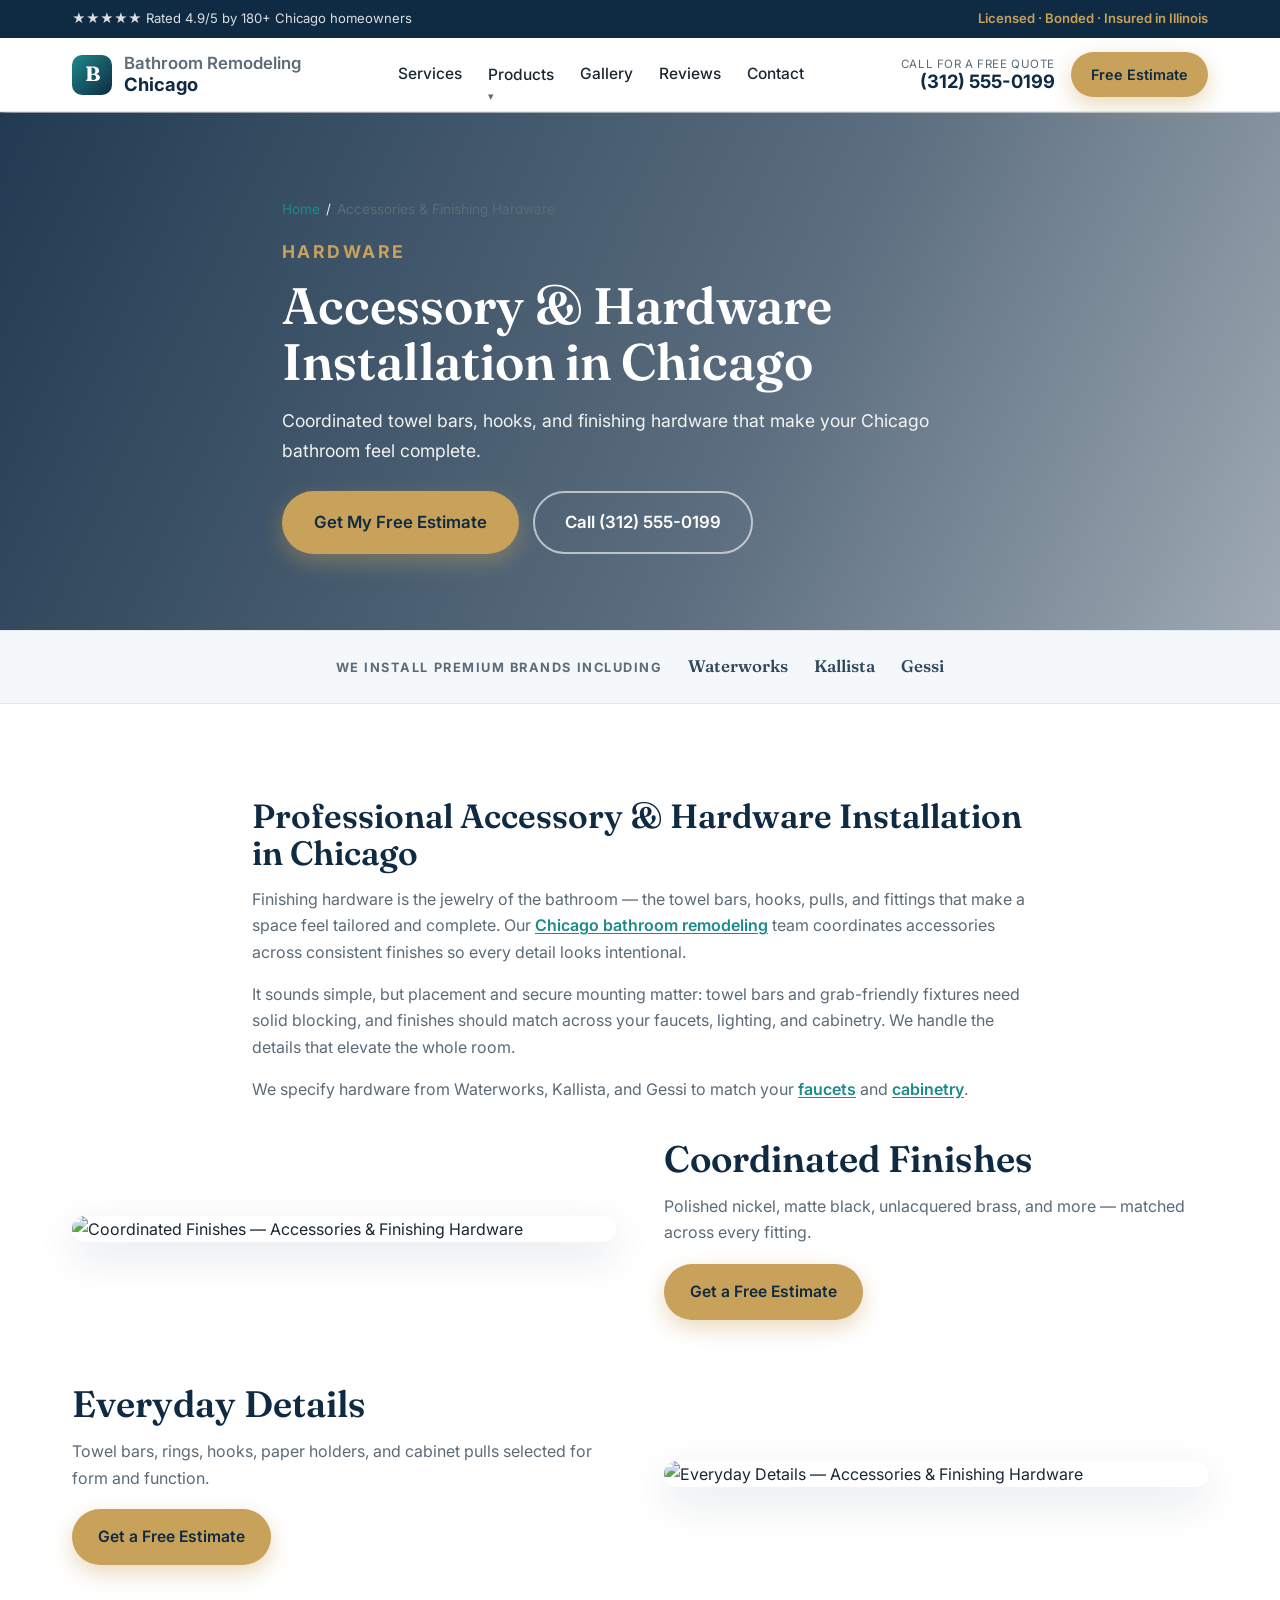
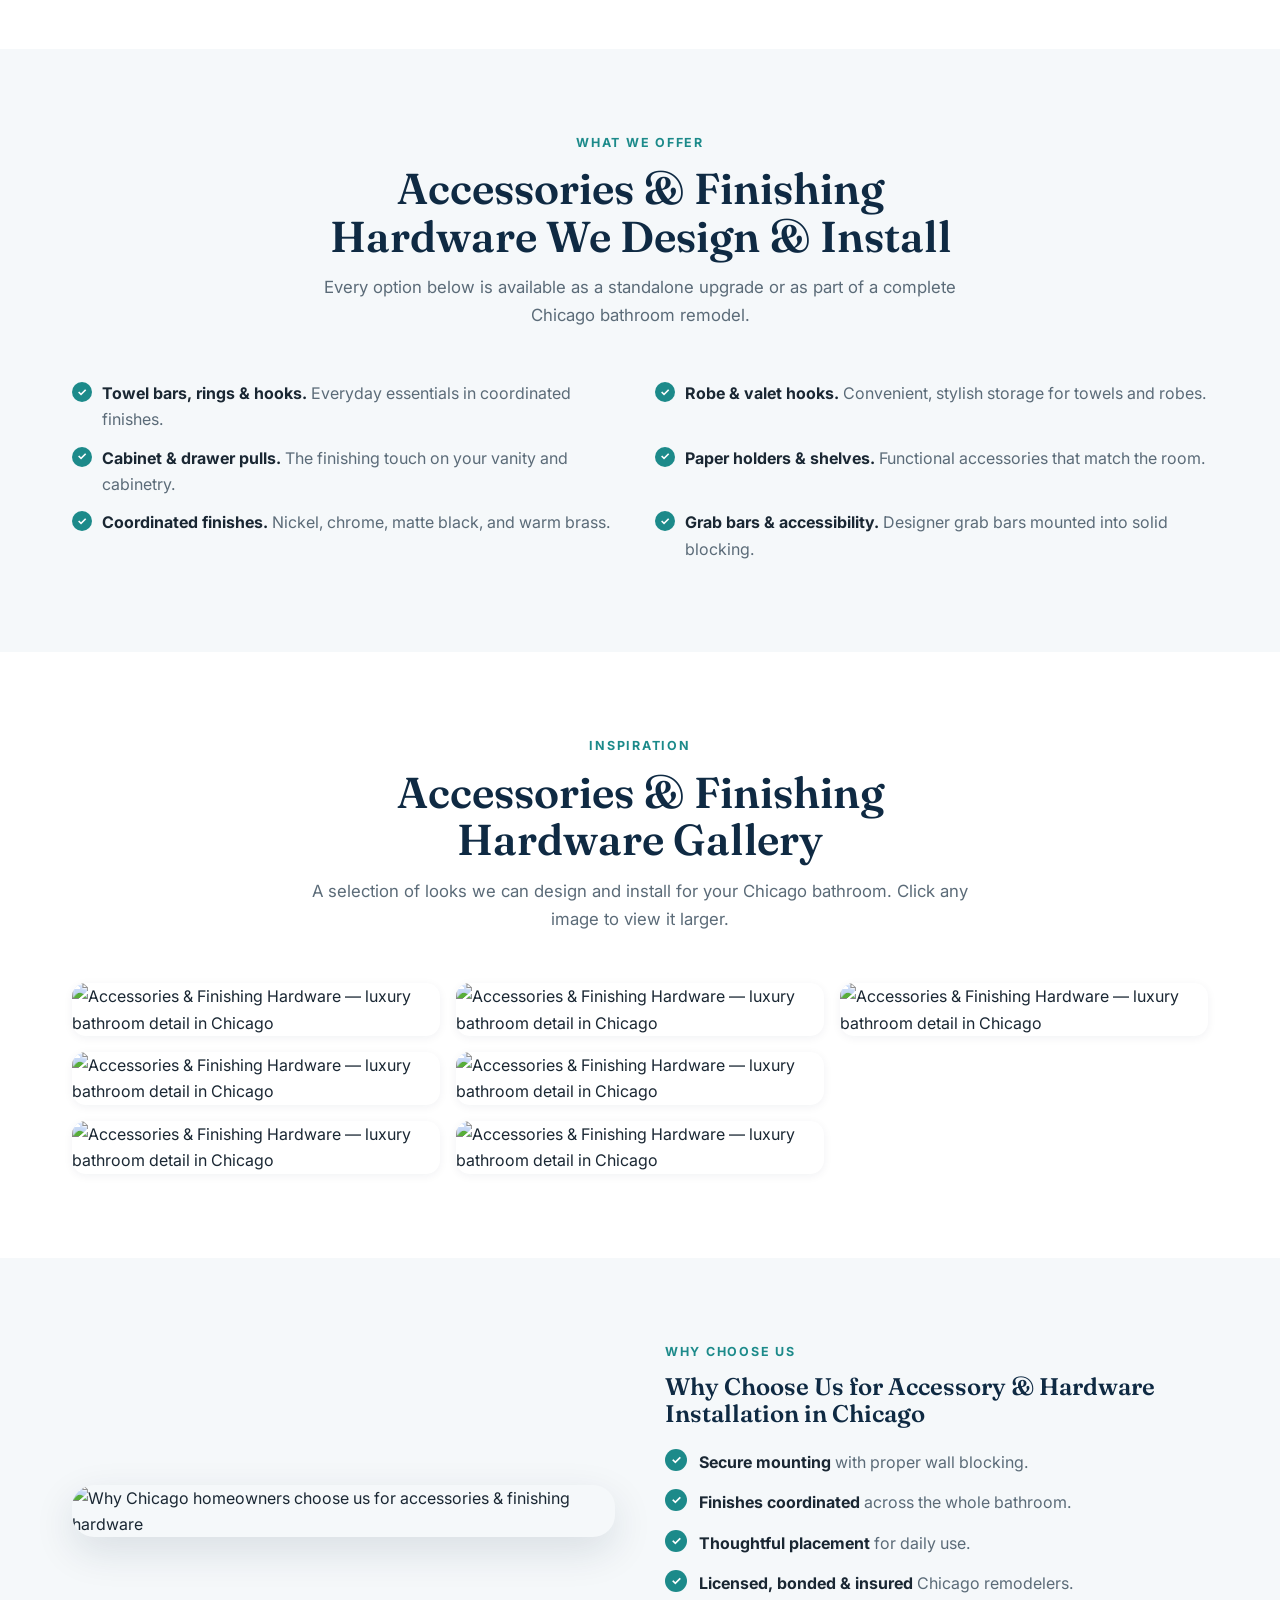
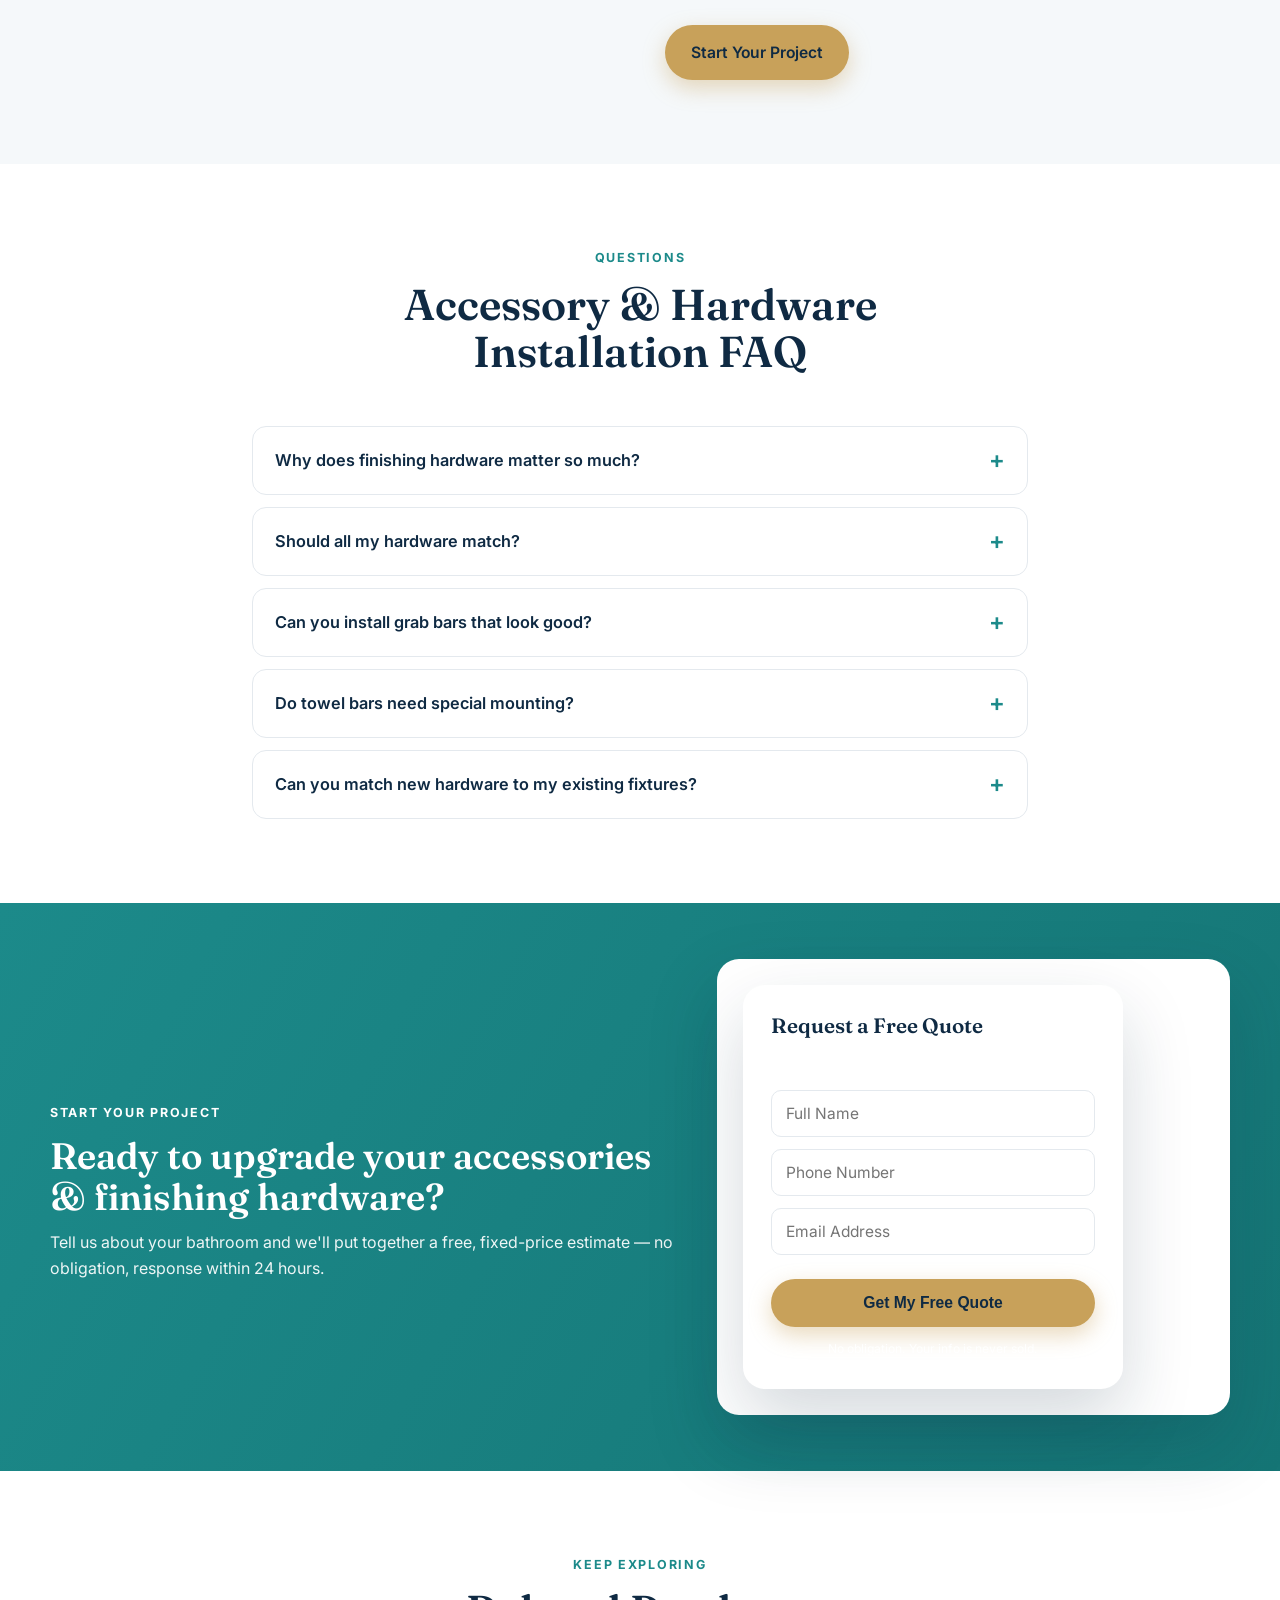
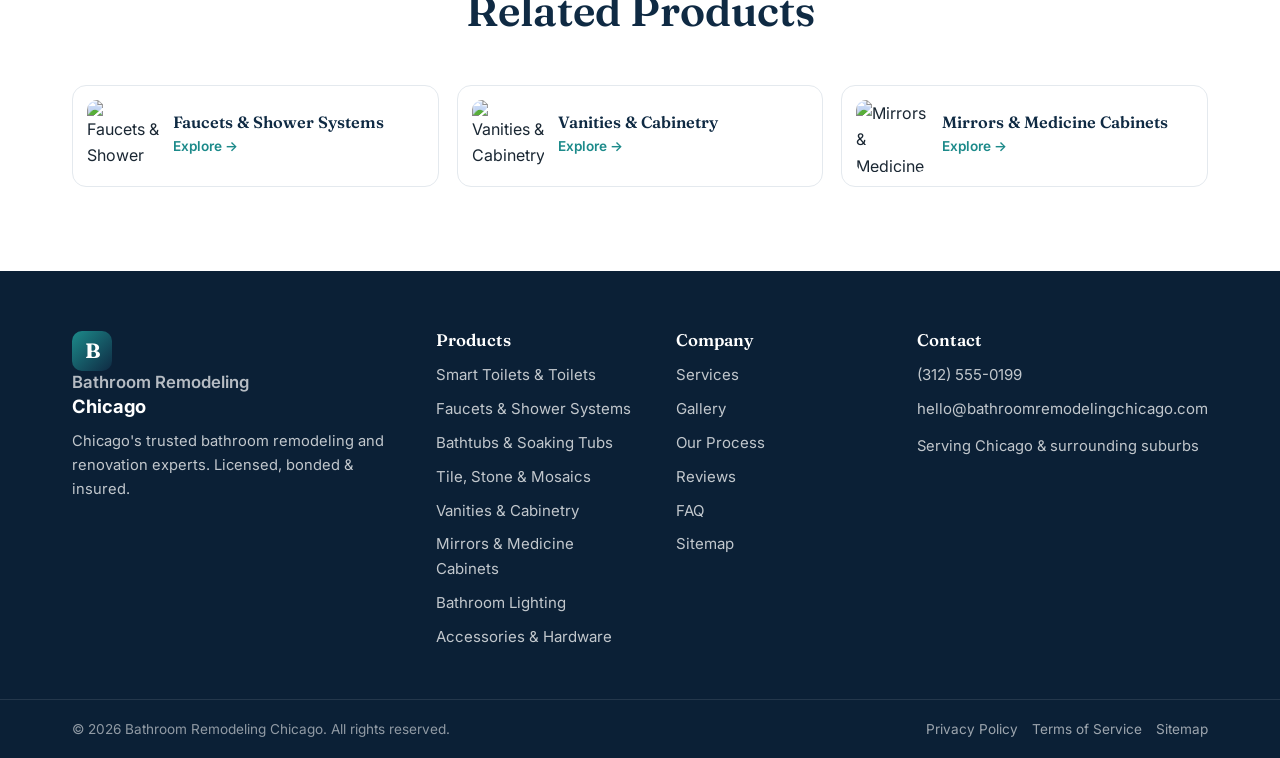
==== commit 22c545cc: "Activate Cloudflare Turnstile on all lead forms (real sitekey); require token client-side + reset af" ====
--- a/accessories-and-hardware.html
+++ b/accessories-and-hardware.html
@@ -15,6 +15,7 @@
   <link rel="preconnect" href="https://fonts.gstatic.com" crossorigin />
   <link href="https://fonts.googleapis.com/css2?family=Fraunces:opsz,wght@9..144,400;9..144,600;9..144,700&family=Inter:wght@400;500;600;700&display=swap" rel="stylesheet" />
   <link rel="stylesheet" href="styles.css" />
+  <script src="https://challenges.cloudflare.com/turnstile/v0/api.js" async defer></script>
   <script type="application/ld+json">
   {"@context":"https://schema.org","@type":"BreadcrumbList","itemListElement":[{"@type":"ListItem","position":1,"name":"Home","item":"https://bathroomremodelingchicago.com/"},{"@type":"ListItem","position":2,"name":"Accessories & Finishing Hardware","item":"https://bathroomremodelingchicago.com/accessories-and-hardware.html"}]}
   </script>
@@ -196,10 +197,12 @@
         <form class="quote-card" data-lead novalidate>
           <h3>Request a Free Quote</h3>
           <p class="quote-card__sub">Get a response within 24 hours.</p>
+          <div class="hp-wrap" aria-hidden="true"><label>Company (leave blank)<input type="text" name="company" tabindex="-1" autocomplete="off" /></label></div>
           <input type="text" name="name" placeholder="Full Name" required />
           <input type="tel" name="phone" placeholder="Phone Number" required />
           <input type="email" name="email" placeholder="Email Address" />
           <input type="hidden" name="project" value="Accessories & Finishing Hardware" />
+          <div class="cf-turnstile" data-sitekey="0x4AAAAAAF7O7_0NpU3USbJ6" data-action="lead" style="margin:4px 0 12px"></div>
           <button type="submit" class="btn btn--primary btn--block">Get My Free Quote</button>
           <p class="quote-card__fine">No obligation. Your info is never sold.</p>
         </form>
--- a/styles.css
+++ b/styles.css
@@ -454,6 +454,9 @@
 .legal ul { margin: 0 0 12px 22px; }
 .legal a { color: var(--teal); text-decoration: underline; }
 
+/* ===== Honeypot (anti-spam; hidden from real users) ===== */
+.hp-wrap { position: absolute !important; left: -9999px !important; top: auto; width: 1px; height: 1px; overflow: hidden; opacity: 0; pointer-events: none; }
+
 /* ===== Footer legal links ===== */
 .footer__legal { display: flex; gap: 14px; flex-wrap: wrap; }
 .footer__legal a { color: rgba(255,255,255,0.6); }
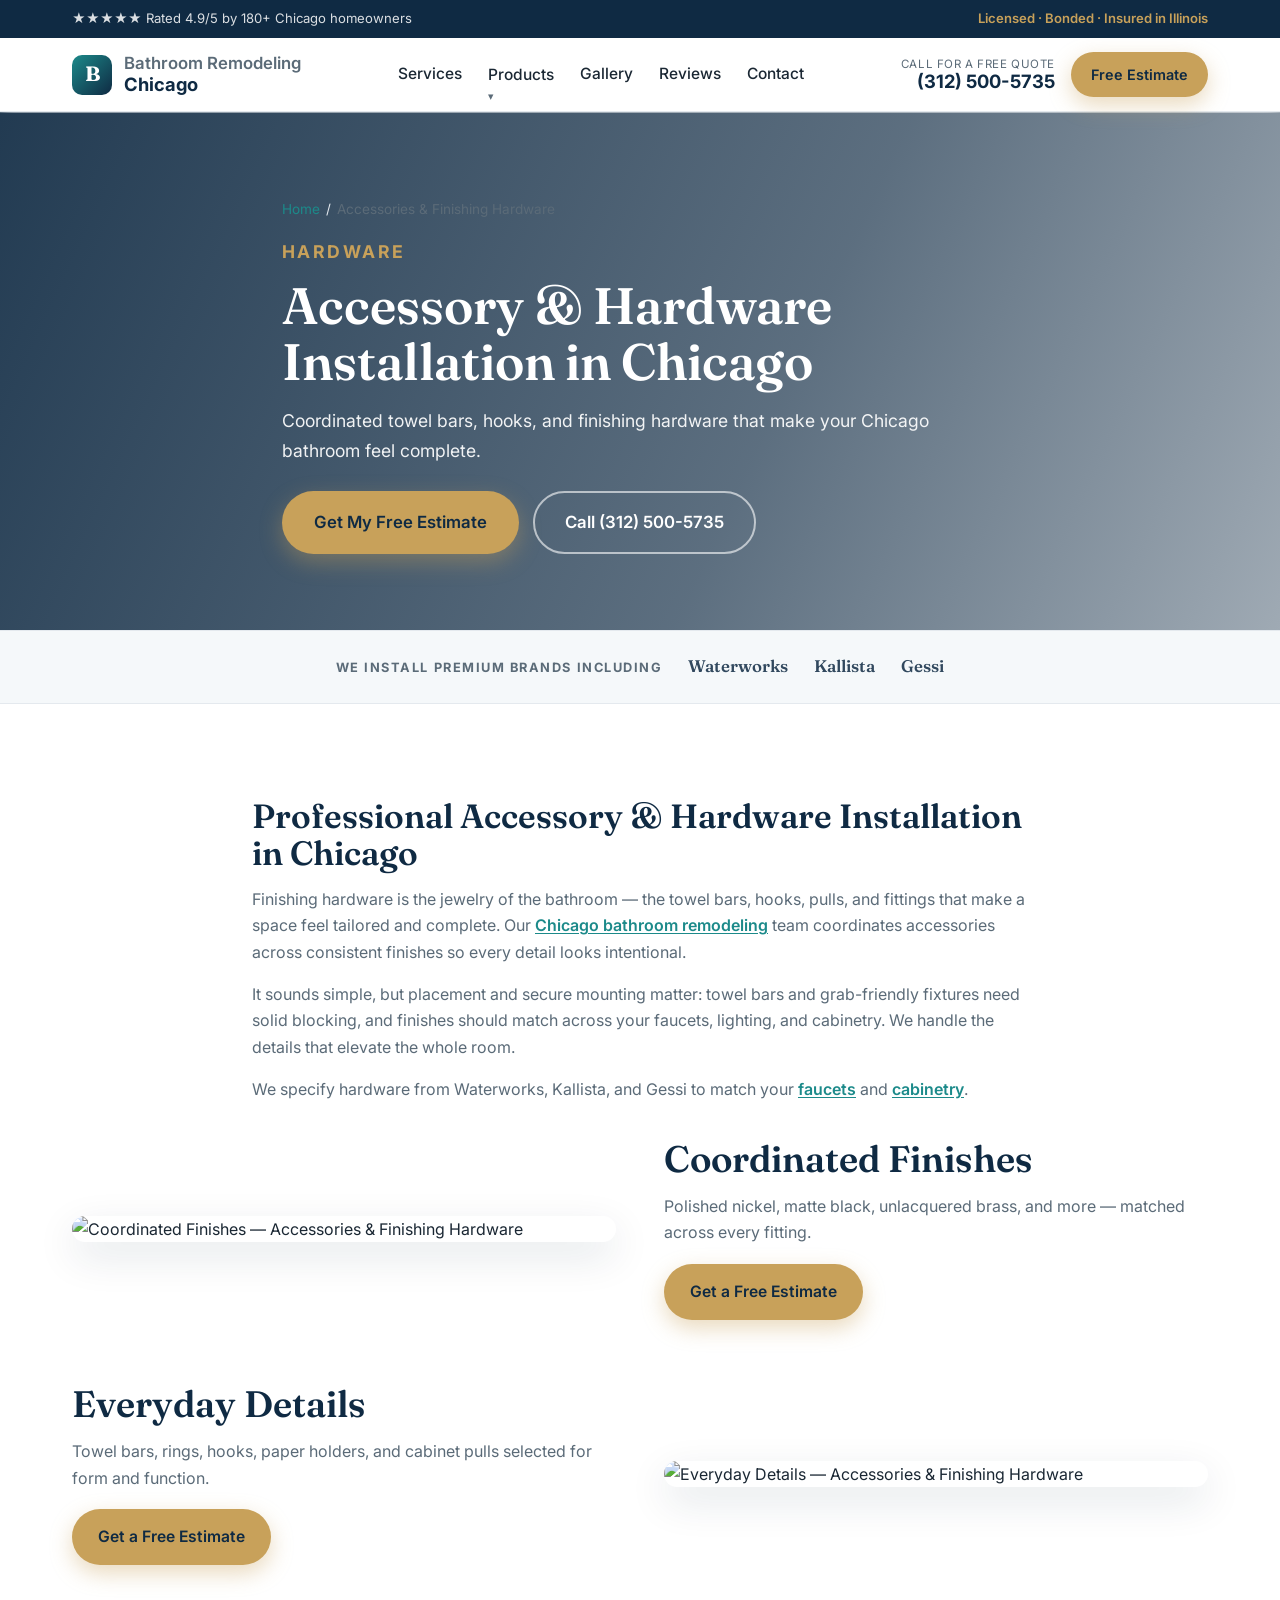
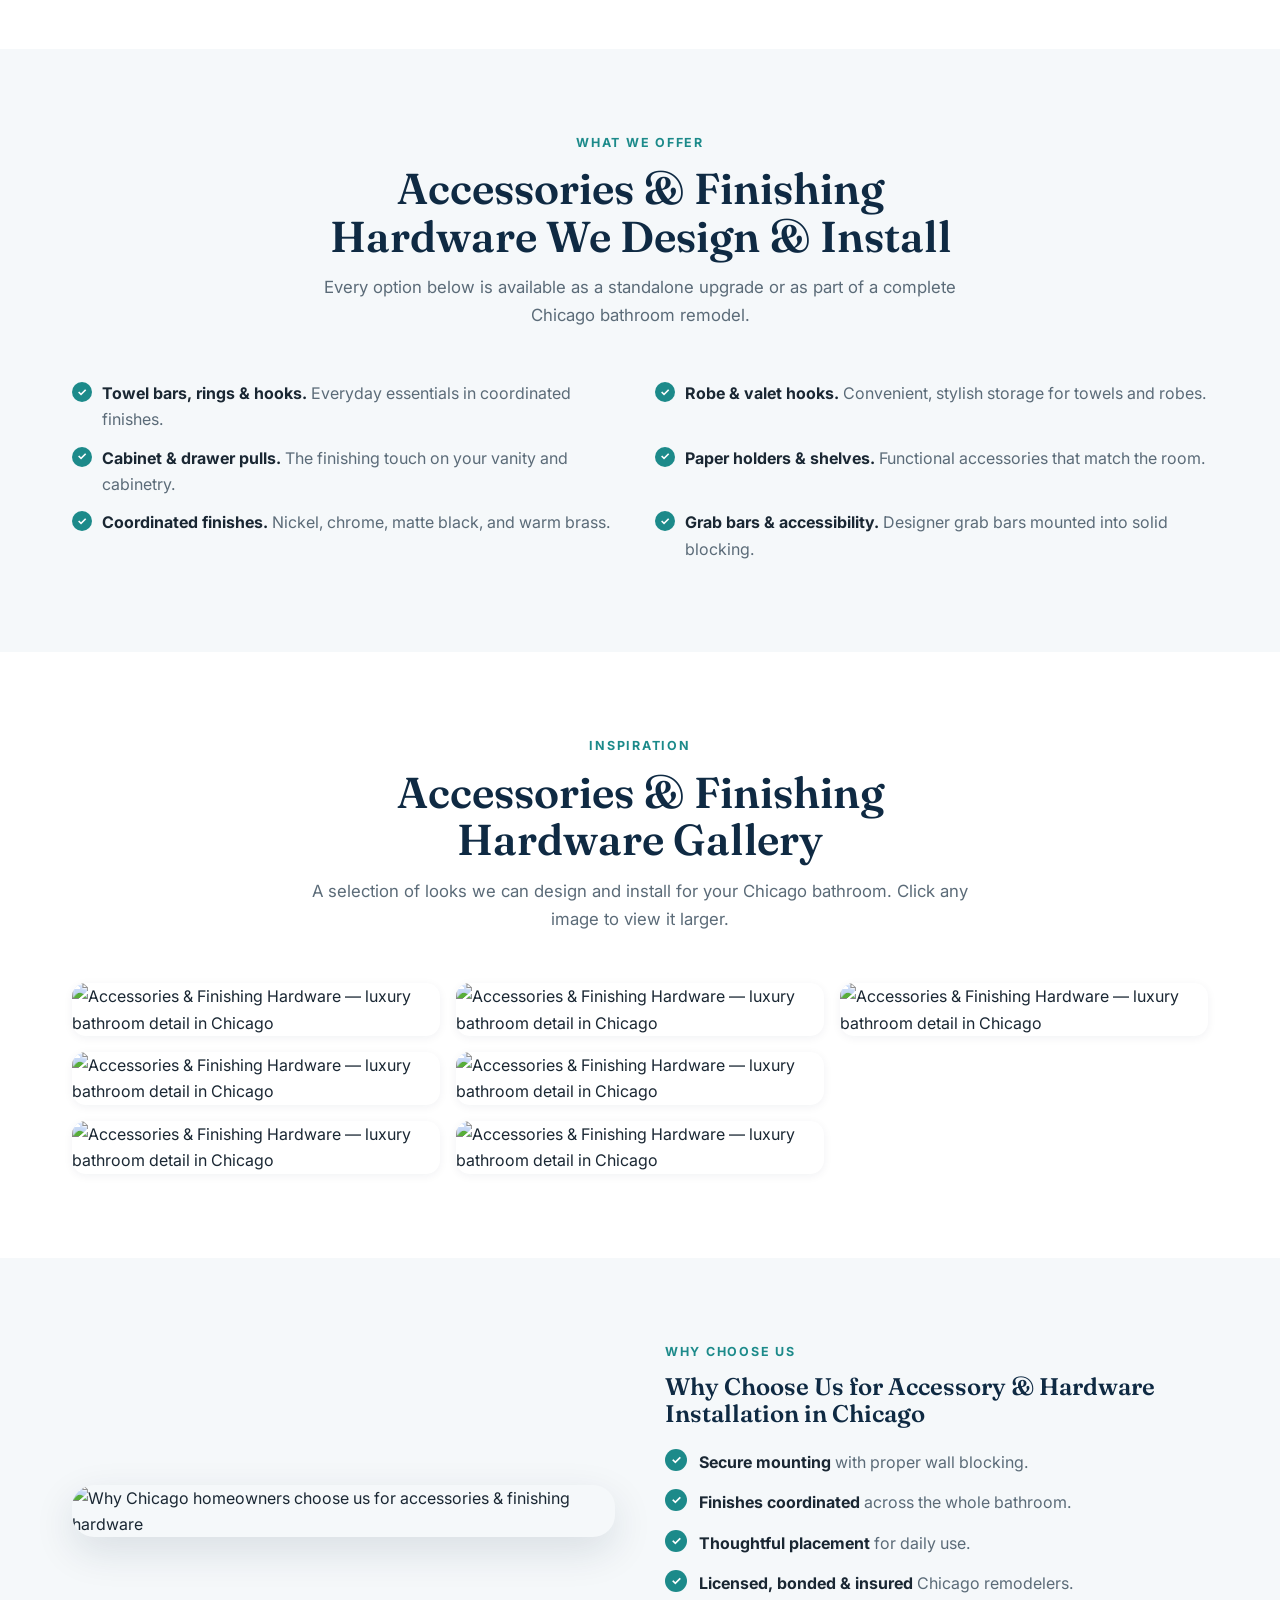
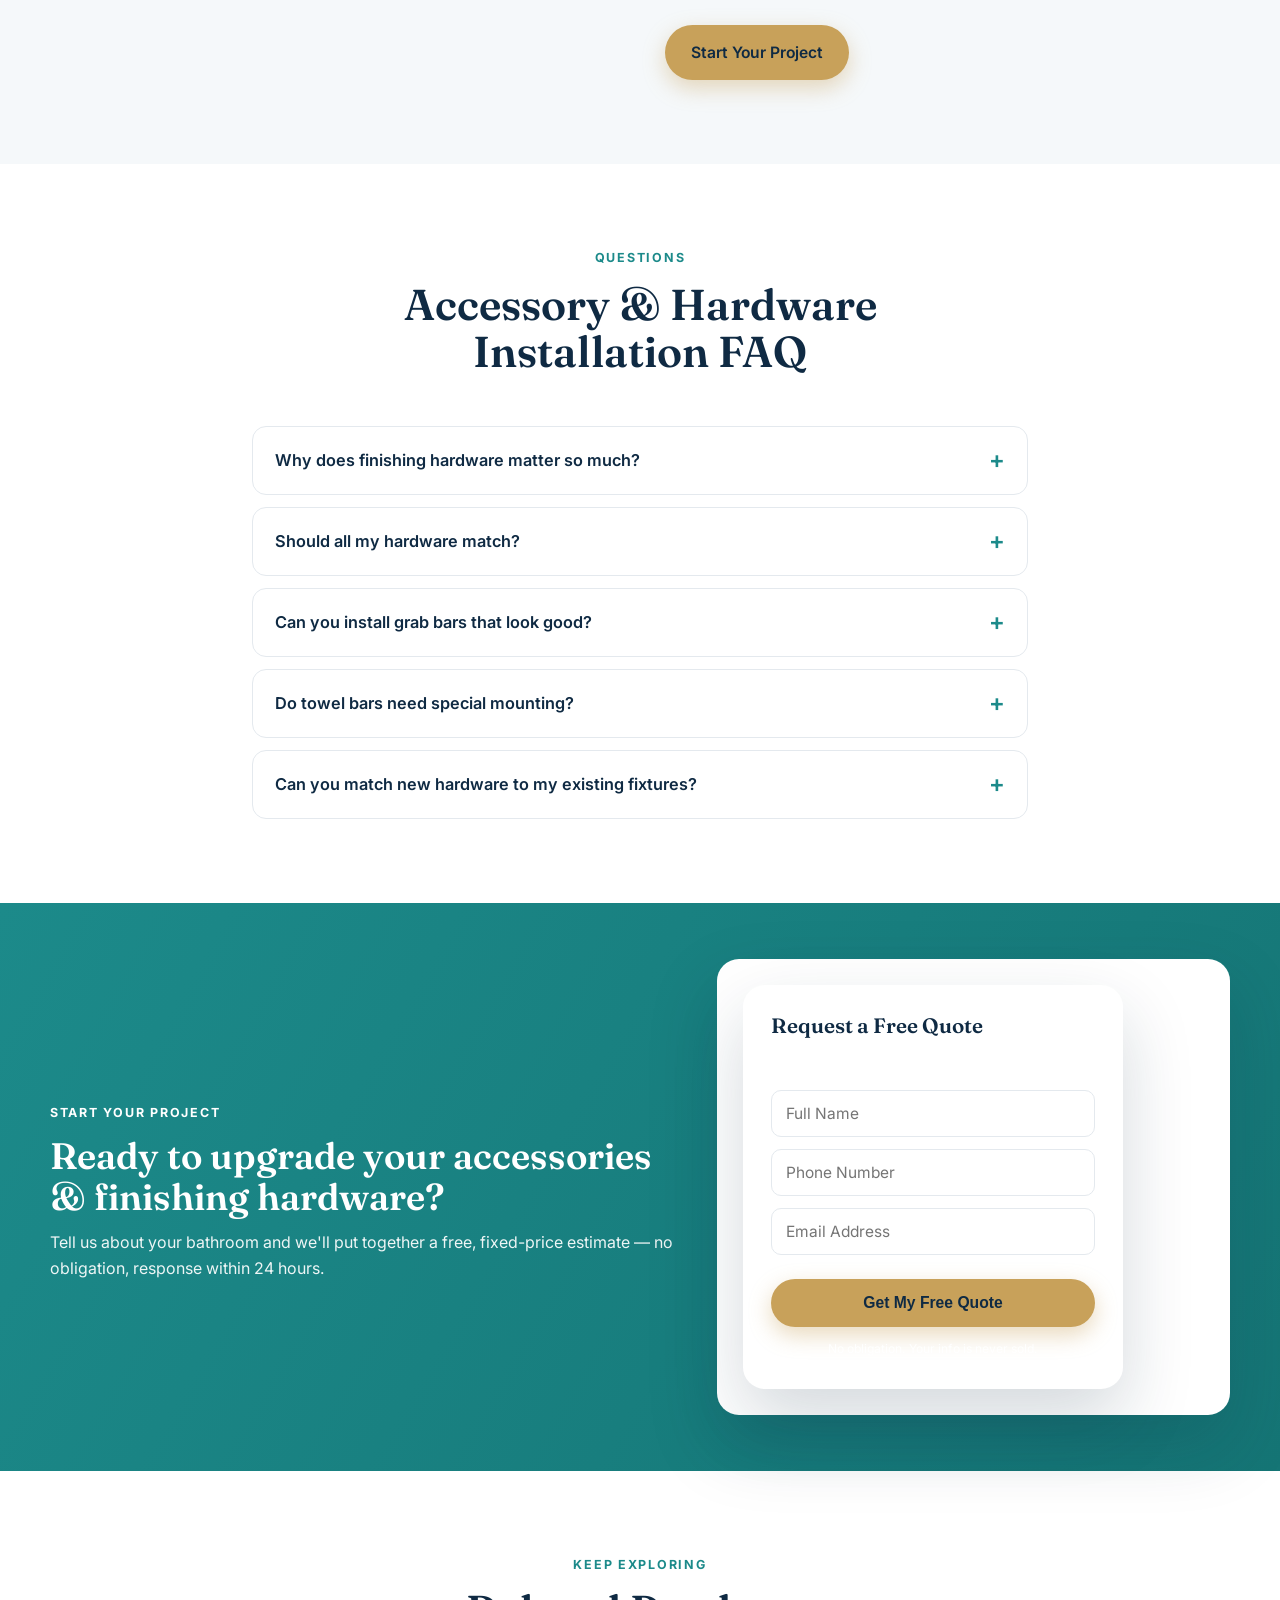
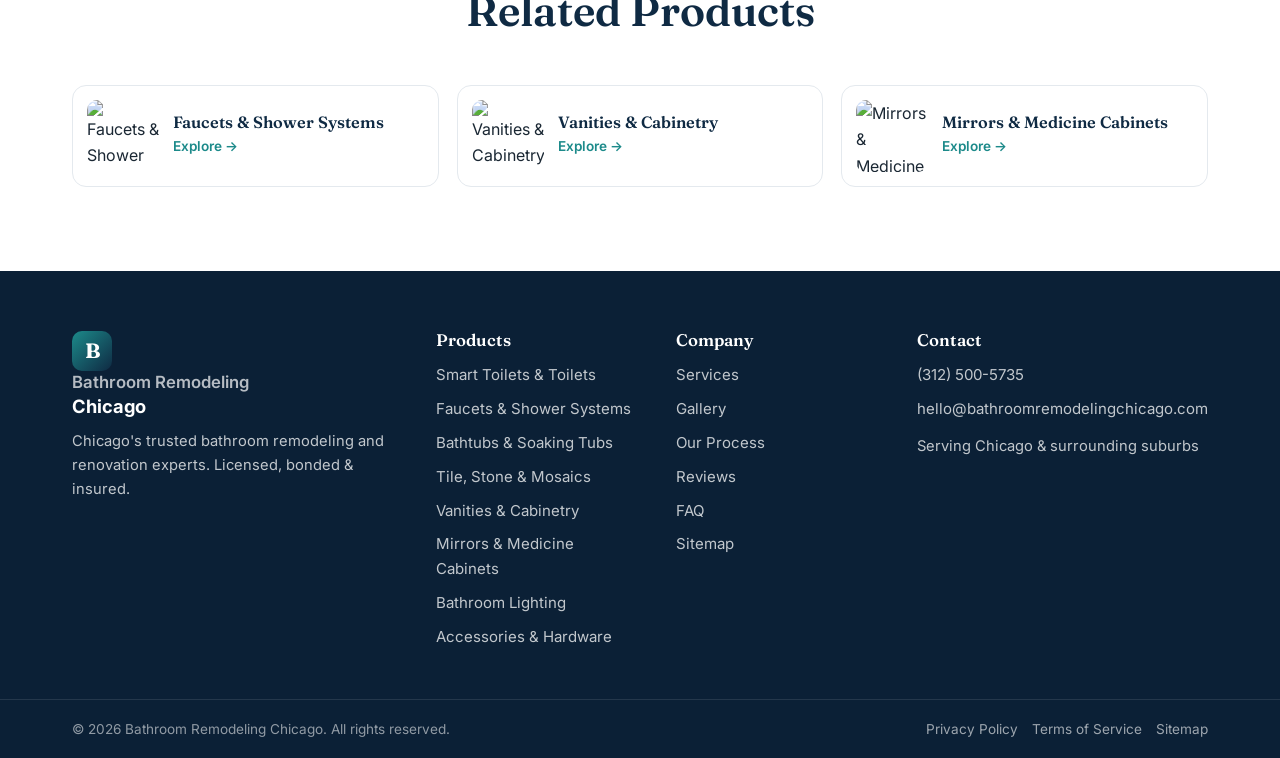
==== commit 0e214623: "Update phone number to 312-500-5735" ====
--- a/accessories-and-hardware.html
+++ b/accessories-and-hardware.html
@@ -1,6 +1,14 @@
 <!DOCTYPE html>
 <html lang="en">
 <head>
+  <!-- Google tag (gtag.js) -->
+  <script async src="https://www.googletagmanager.com/gtag/js?id=G-455H750ST5"></script>
+  <script>
+    window.dataLayer = window.dataLayer || [];
+    function gtag(){dataLayer.push(arguments);}
+    gtag('js', new Date());
+    gtag('config', 'G-455H750ST5');
+  </script>
   <meta charset="UTF-8" />
   <meta name="viewport" content="width=device-width, initial-scale=1.0" />
   <title>Bathroom Accessory & Hardware Installation in Chicago | Bathroom Remodeling Chicago</title>
@@ -56,9 +64,9 @@
         <a href="index.html#contact">Contact</a>
       </nav>
       <div class="header__cta">
-        <a href="tel:+13125550199" class="phone-link">
+        <a href="tel:+13125005735" class="phone-link">
           <span class="phone-link__label">Call for a Free Quote</span>
-          <span class="phone-link__number">(312) 555-0199</span>
+          <span class="phone-link__number">(312) 500-5735</span>
         </a>
         <a href="index.html#contact" class="btn btn--primary btn--sm">Free Estimate</a>
       </div>
@@ -75,7 +83,7 @@
       <p>Coordinated towel bars, hooks, and finishing hardware that make your Chicago bathroom feel complete.</p>
       <div class="subhero__actions">
         <a href="index.html#contact" class="btn btn--primary btn--lg">Get My Free Estimate</a>
-        <a href="tel:+13125550199" class="btn btn--ghost btn--lg">Call (312) 555-0199</a>
+        <a href="tel:+13125005735" class="btn btn--ghost btn--lg">Call (312) 500-5735</a>
       </div>
     </div>
   </section>
@@ -261,7 +269,7 @@
       </div>
       <div class="footer__col">
         <h4>Contact</h4>
-        <a href="tel:+13125550199">(312) 555-0199</a>
+        <a href="tel:+13125005735">(312) 500-5735</a>
         <a href="mailto:hello@bathroomremodelingchicago.com">hello@bathroomremodelingchicago.com</a>
         <p>Serving Chicago &amp; surrounding suburbs</p>
       </div>
@@ -277,7 +285,7 @@
       </div>
     </div>
   </footer>
-  <a href="tel:+13125550199" class="mobile-call">📞 Call for a Free Quote</a>
+  <a href="tel:+13125005735" class="mobile-call">📞 Call for a Free Quote</a>
   <script src="gallery.js"></script>
 </body>
 </html>
